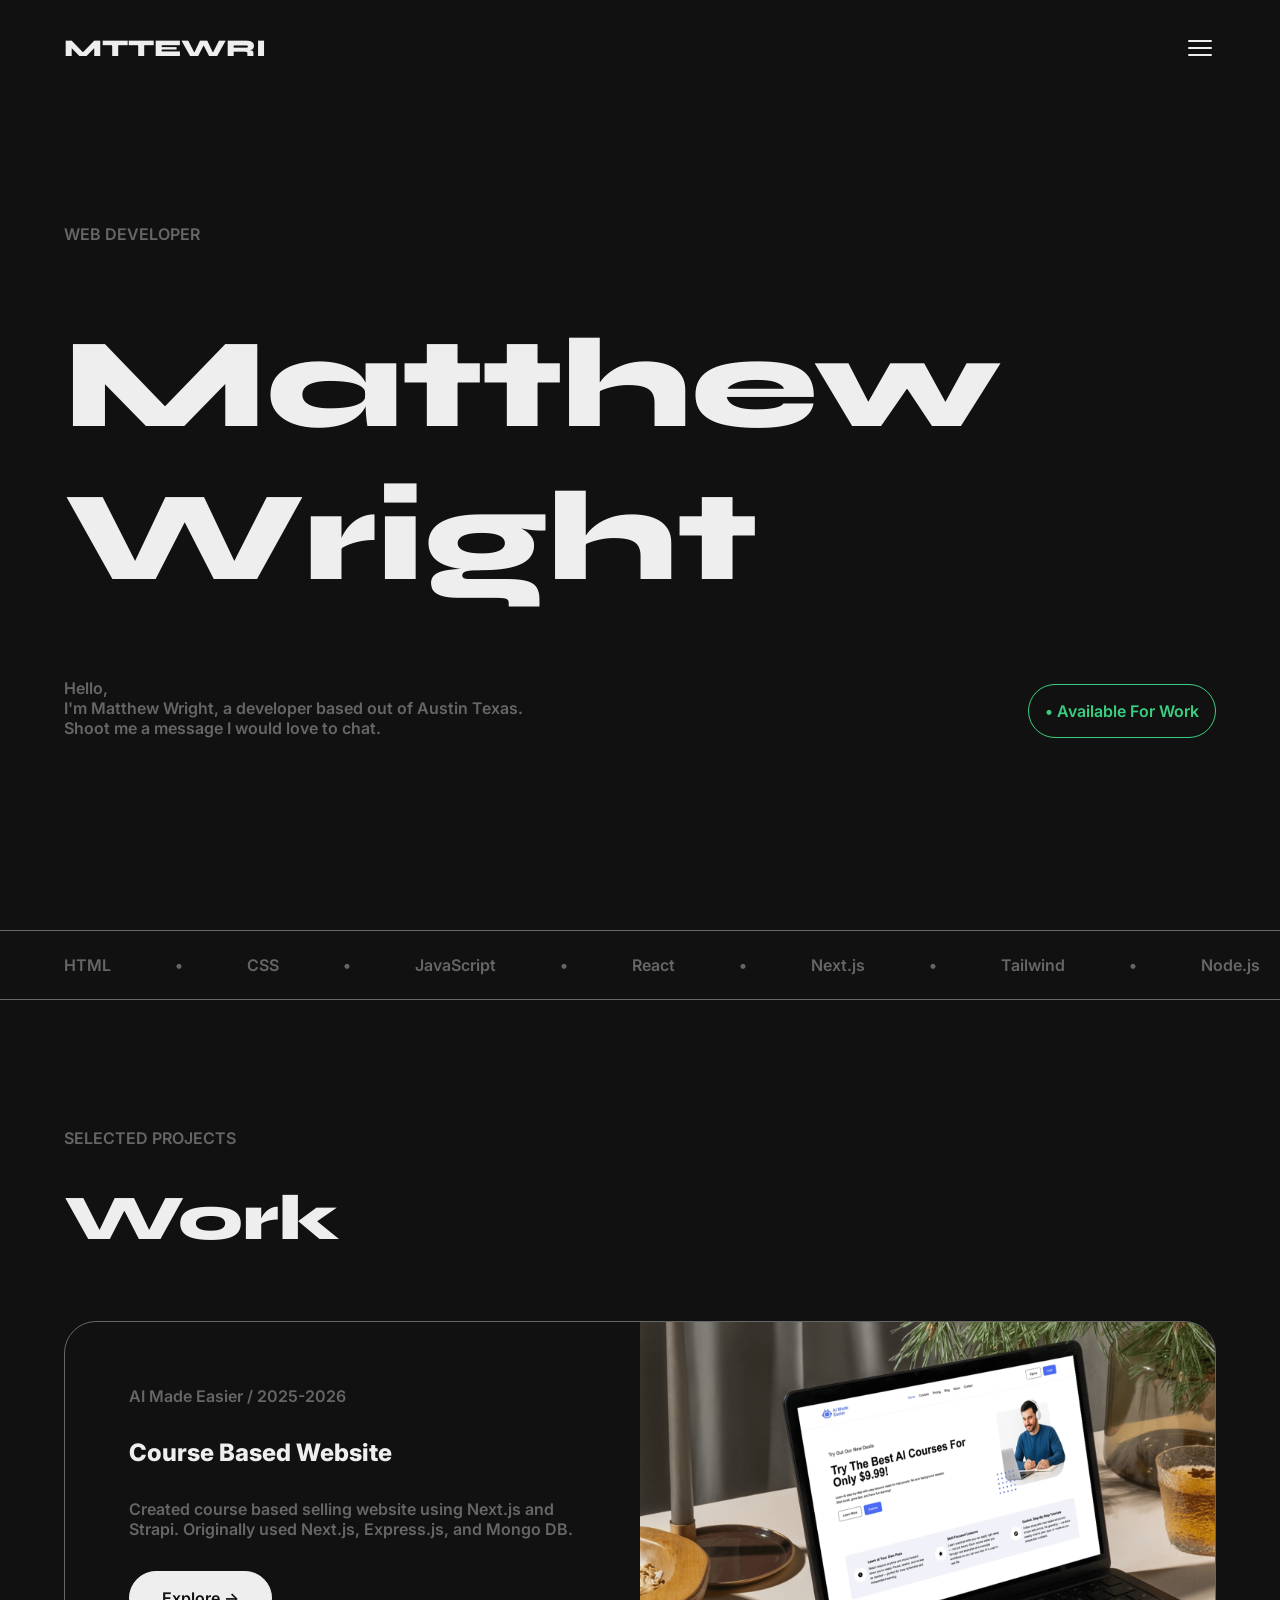
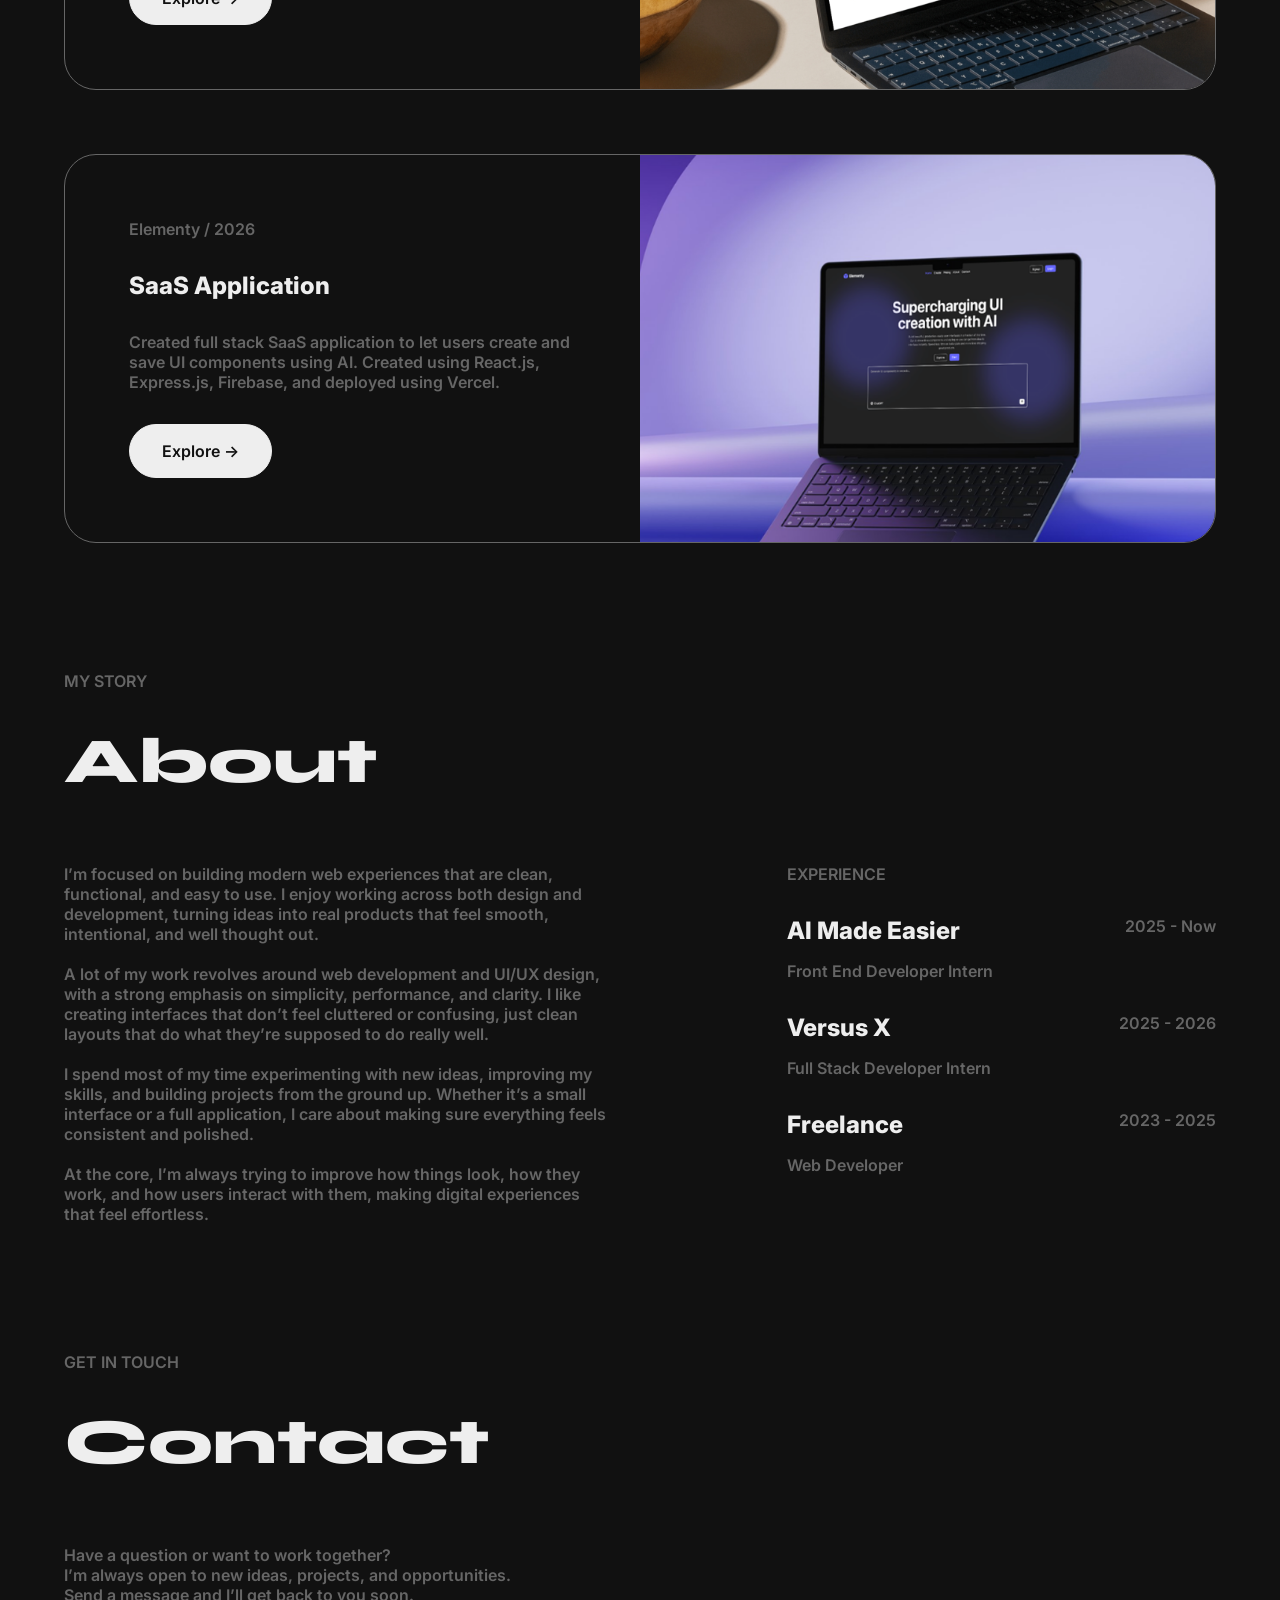
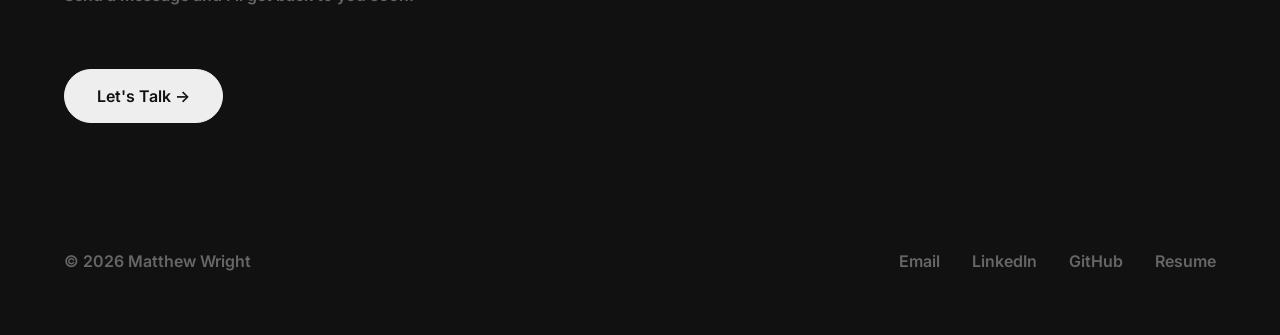
==== templates/index.html @ 368c916e "updates" ====
<!DOCTYPE html>
<html lang="en">
<head>
    <meta charset="UTF-8">
    <meta name="viewport" content="width=device-width, initial-scale=1.0">

    <link rel="icon" type="image/png" href="/static/images/logo.png">
    <title>Matthew Wright</title>

    <link rel="preconnect" href="https://fonts.googleapis.com">
    <link rel="preconnect" href="https://fonts.gstatic.com" crossorigin>
    <link href="https://fonts.googleapis.com/css2?family=Inter:ital,opsz,wght@0,14..32,100..900;1,14..32,100..900&family=Syne:wght@400..800&display=swap" rel="stylesheet">

    <link rel="stylesheet" href="/static/styles.css">
    <script src="/static/script.js" defer></script>
</head>
<body>
    <div>
    <header class="header header-hidden">
        <a href="/">
            <h3 class="logo">MTTEWRI</h3>
        </a>
        <div class="menu-container">
            <svg xmlns="http://www.w3.org/2000/svg" viewBox="0 0 24 24" fill="currentColor" class="menu">
                <path fill-rule="evenodd" d="M3 6.75A.75.75 0 0 1 3.75 6h16.5a.75.75 0 0 1 0 1.5H3.75A.75.75 0 0 1 3 6.75ZM3 12a.75.75 0 0 1 .75-.75h16.5a.75.75 0 0 1 0 1.5H3.75A.75.75 0 0 1 3 12Zm0 5.25a.75.75 0 0 1 .75-.75h16.5a.75.75 0 0 1 0 1.5H3.75a.75.75 0 0 1-.75-.75Z" clip-rule="evenodd" />
            </svg>

            <div class="menu-content">
                <a href="/">Home</a>
                <a href="#work">Work</a>
                <a href="#about">About</a>
                <a href="#contact">Contact</a>
            </div>
        </div>
    </header>
    <section class="hero">
        <div class="hero-text">
            <p class="hero-p hidden">WEB DEVELOPER</p>
            <h1 class="hero-h1 hidden">Matthew<br>Wright</h1>
            <p class="hero-p hidden">Hello,<br>I'm Matthew Wright, a developer based out of Austin Texas.<br>Shoot me a message I would love to chat.</p>
        </div>
        <p class="hero-work hidden">• Available For Work</p>
    </section>
    <section class="scroll">
        <div class="scroll-container hidden">
            <div class="scroll-content">
                <div class="scroll-content-group">
                    <p class="scroll-p">HTML</p>
                    <p class="scroll-p">•</p>
                    <p class="scroll-p">CSS</p>
                    <p class="scroll-p">•</p>
                    <p class="scroll-p">JavaScript</p>
                    <p class="scroll-p">•</p>
                    <p class="scroll-p">React</p>
                    <p class="scroll-p">•</p>
                    <p class="scroll-p">Next.js</p>
                    <p class="scroll-p">•</p>
                    <p class="scroll-p">Tailwind</p>
                    <p class="scroll-p">•</p>
                    <p class="scroll-p">Node.js</p>
                    <p class="scroll-p">•</p>
                    <p class="scroll-p">Python</p>
                    <p class="scroll-p">•</p>
                    <p class="scroll-p">Flask</p>
                    <p class="scroll-p">•</p>
                    <p class="scroll-p">SQL</p>
                    <p class="scroll-p">•</p>
                    <p class="scroll-p">Firebase</p>
                    <p class="scroll-p">•</p>
                    <p class="scroll-p">Supabase</p>
                    <p class="scroll-p">•</p>
                    <p class="scroll-p">Git</p>
                    <p class="scroll-p">•</p>
                    <p class="scroll-p">Figma</p>
                    <p class="scroll-p">•</p>
                    <p class="scroll-p">Canva</p>
                    <p class="scroll-p">•</p>
                    <p class="scroll-p">Linux</p>
                    <p class="scroll-p">•</p>
                    <p class="scroll-p">AWS</p>
                    <p class="scroll-p">•</p>
                </div>
                <div class="scroll-content-group">
                    <p class="scroll-p">HTML</p>
                    <p class="scroll-p">•</p>
                    <p class="scroll-p">CSS</p>
                    <p class="scroll-p">•</p>
                    <p class="scroll-p">JavaScript</p>
                    <p class="scroll-p">•</p>
                    <p class="scroll-p">React</p>
                    <p class="scroll-p">•</p>
                    <p class="scroll-p">Next.js</p>
                    <p class="scroll-p">•</p>
                    <p class="scroll-p">Tailwind</p>
                    <p class="scroll-p">•</p>
                    <p class="scroll-p">Node.js</p>
                    <p class="scroll-p">•</p>
                    <p class="scroll-p">Python</p>
                    <p class="scroll-p">•</p>
                    <p class="scroll-p">Flask</p>
                    <p class="scroll-p">•</p>
                    <p class="scroll-p">SQL</p>
                    <p class="scroll-p">•</p>
                    <p class="scroll-p">Firebase</p>
                    <p class="scroll-p">•</p>
                    <p class="scroll-p">Supabase</p>
                    <p class="scroll-p">•</p>
                    <p class="scroll-p">Git</p>
                    <p class="scroll-p">•</p>
                    <p class="scroll-p">Figma</p>
                    <p class="scroll-p">•</p>
                    <p class="scroll-p">Canva</p>
                    <p class="scroll-p">•</p>
                    <p class="scroll-p">Linux</p>
                    <p class="scroll-p">•</p>
                    <p class="scroll-p">AWS</p>
                    <p class="scroll-p">•</p>
                </div>
            </div>
        </div>
    </section>
    <section class="work" id="work">
        <div class="work-upper hidden">
            <p>SELECTED PROJECTS</p>
            <h2 class="work-h2">Work</h2>
        </div>
        <div class="work-card hidden">
            <div class="work-card-text">
                <p>AI Made Easier / 2025-2026</p>
                <h3>Course Based Website</h3>
                <p>Created course based selling website using Next.js and Strapi. Originally used Next.js, Express.js, and Mongo DB.</p>
                <a href="https://aimadeeasier.com" target="_blank" class="button-white">Explore -></a>
            </div>
            <img src="/static/images/aimadeeasier.png" class="work-card-img"/>
        </div>
        <div class="work-card hidden">
            <div class="work-card-text">
                <p>Elementy / 2026</p>
                <h3>SaaS Application</h3>
                <p>Created full stack SaaS application to let users create and save UI components using AI. Created using React.js, Express.js, Firebase, and deployed using Vercel.</p>
                <a href="https://elementy.io" target="_blank" class="button-white">Explore -></a>
            </div>
            <img src="/static/images/elementy.png" class="work-card-img"/>
        </div>
    </section>
    <section class="about" id="about">
        <div class="about-upper hidden">
            <p>MY STORY</p>
            <h2 class="work-h2">About</h2>
        </div>
        <div class="about-wrapper hidden">
            <p>I’m focused on building modern web experiences that are clean, functional, and easy to use. I enjoy working across both design and development, turning ideas into real products that feel smooth, intentional, and well thought out.<br><br>A lot of my work revolves around web development and UI/UX design, with a strong emphasis on simplicity, performance, and clarity. I like creating interfaces that don’t feel cluttered or confusing, just clean layouts that do what they’re supposed to do really well.<br><br>I spend most of my time experimenting with new ideas, improving my skills, and building projects from the ground up. Whether it’s a small interface or a full application, I care about making sure everything feels consistent and polished.<br><br>At the core, I’m always trying to improve how things look, how they work, and how users interact with them, making digital experiences that feel effortless.</p>
            <div class="about-experience">
                <p>EXPERIENCE</p>
                <div class="about-experience-item">
                    <div class="about-experience-text">
                        <h3>AI Made Easier</h3>
                        <p>Front End Developer Intern</p>
                    </div>
                    <p>2025 - Now</p>
                </div>
                <div class="about-experience-item">
                    <div class="about-experience-text">
                        <h3>Versus X</h3>
                        <p>Full Stack Developer Intern</p>
                    </div>
                    <p>2025 - 2026</p>
                </div>
                <div class="about-experience-item">
                    <div class="about-experience-text">
                        <h3>Freelance</h3>
                        <p>Web Developer</p>
                    </div>
                    <p>2023 - 2025</p>
                </div>
            </div>
        </div>
    </section>
    <section class="contact" id="contact">
        <div class="contact-upper hidden">
            <p>GET IN TOUCH</p>
            <h2>Contact</h2>
        </div>
        <p class="contact-text hidden">Have a question or want to work together?<br> I’m always open to new ideas, projects, and opportunities.<br>Send a message and I’ll get back to you soon.</p>
        <a href="mailto:matthewjwright07@gmail.com" target="_blank" class="button-white hidden">Let's Talk -></a>
    </section>
    <footer class="footer">
        <p class="hidden">&copy; 2026 Matthew Wright</p>
        <div class="footer-links hidden">
            <a class="footer-link" href="mailto:matthewjwright07@gmail.com" target="_blank">Email</a>
            <a class="footer-link" href="https://www.linkedin.com/in/matthew-wright-3a9818396/" target="_blank">LinkedIn</a>
            <a class="footer-link" href="https://github.com/matthew-wright07" target="_blank">GitHub</a>
            <a class="footer-link" href="/static/matthew_wright_resume.pdf" target="_blank">Resume</a>
        </div>
    </footer>
</body>
</html>
---- static/styles.css ----
:root{
    --color-neutral-800: #111111;
    --color-neutral-600: #666666;
    --color-neutral-400: #BBBBBB;
    --color-neutral-200: #EEEEEE;
    --color-green-800: #3ACF80;
    --color-green-600: #9AE0BB;
    --color-green-400: #DCFEEC;
}

*{
    margin: 0px;
    padding: 0px;
}
body{
    background-color: var(--color-neutral-800);
    color: var(--color-neutral-200);
    font-family: "Inter";
    padding: 0px;
    margin: 0px;
    font-weight: 600;
    font-size: 16px;
}
a{
    all: unset;
    cursor: pointer;
}
h1{
    font-size: 128px;
    font-family: "Syne";
    font-weight: 800;
}
h2{
    font-size: 64px;
    font-family: "Syne";
    font-weight: 800;
}
h3{
    font-size: 24px;
    font-family: "Inter";
    font-weight: 800;
}
p{
    color: var(--color-neutral-600);
}
.button-white{
    padding: 16px 32px;
    background-color: var(--color-neutral-200);
    color: var(--color-neutral-800);
    border-radius: 32px;
    width: fit-content;
    transition: all .5s;
    border: var(--color-neutral-200) 1px solid;
}
.button-white:hover{
    background-color: transparent;
    border: var(--color-neutral-200) 1px solid;
    color: var(--color-neutral-200);
}


.header{
    display: flex;
    align-items: center;
    justify-content: space-between;
    padding: 32px 64px;
}
.logo{
    font-size: 24px;
    font-family: "Syne";
    font-weight: 800;
}
.menu-container{
    display: flex;
    flex-direction: column;
    gap: 32px;
    align-items: end;
    position: relative;
}
.menu{
    height: 32px;
}
.menu:hover{
    cursor: pointer;
}
.menu-content{
    position: absolute;
    flex-direction: column;
    top: 56px;
    display: none;
    align-items: end;
    gap: 16px;
}



.hero{
    display: flex;
    justify-content: space-between;
    padding: 128px 64px;
    align-items: end;
}
.hero-p{
    width: fit-content;
}
.hero-text{
    display: flex;
    flex-direction: column;
    gap: 64px;
    width: fit-content;
}
.hero-work{
    border: var(--color-green-800) 1px solid;
    border-radius: 32px;
    padding: 16px;
    width: fit-content;
    height: fit-content;
    white-space: nowrap;
    color: var(--color-green-800);
}
.hero-h1{
    width: fit-content;
}


.scroll{
    padding: 64px 0px;
    overflow: hidden;
}
.scroll-container{
    width: 100%;
    padding: 24px 64px;
    border-top: var(--color-neutral-600) 1px solid;
    border-bottom: var(--color-neutral-600) 1px solid;
}
.scroll-content{
    display: flex;
}
.scroll-content-group{
    display: flex;
    gap: 64px;
    padding-right: 64px;
    animation: slide 32s linear infinite;
}
@keyframes slide{
    0%{
        transform: translateX(0%);
    }
    100%{
        transform: translateX(-100%);
    }
}


.work{
    display: flex;
    flex-direction: column;
    gap: 64px;
    padding: 64px;
}
.work-upper{
    display: flex;
    flex-direction: column;
    gap: 32px;
}
.work-card{
    border: var(--color-neutral-600) 1px solid;
    border-radius: 32px;
    display: grid;
    grid-template-columns: 1fr 1fr;
    overflow: hidden;
}
.work-card-text{
    order: 1;
    padding: 64px;
    display: flex;
    flex-direction: column;
    gap: 32px;
}
.work-card-img{
    order: 2;
    width: 100%;
    height: 100%;
    object-fit: cover;
}


.about{
    padding: 64px;
    display: flex;
    flex-direction: column;
    gap: 64px;
}
.about-upper{
    display: flex;
    flex-direction: column;
    gap: 32px;
}
.about-wrapper{
    display: grid;
    grid-template-columns: 1fr 1fr;
    gap: 64px;
}
.about-experience{
    display: flex;
    flex-direction: column;
    gap: 32px;
    justify-self: end;
}
.about-experience-item{
    display: flex;
    justify-content: space-between;
    gap: 128px;
}
.about-experience-text{
    display: flex;
    flex-direction: column;
    gap: 16px;
}


.contact{
    display: flex;
    flex-direction: column;
    gap: 64px;
    padding: 64px;
}
.contact-upper{
    display: flex;
    flex-direction: column;
    gap: 32px;
}


.footer{
    padding: 64px;
    display: flex;
    justify-content: space-between;
}
.footer-links{
    display: flex;
    gap: 32px;
}
.footer-link{
    color: var(--color-neutral-600);
}

.hidden{
    opacity: 0;
    transform: translateY(32px);
    transition: all 1s ease-in-out;
}
.show{
    opacity: 1;
    transform: translateY(0px);
}
.header-hidden{
    opacity: 0;
    transform: translateY(-32px);
    transition: all 1s ease-in-out;
}
.header-show{
    opacity: 1;
    transform: translateY(0px);
}






@media screen and (max-width: 1200px){
    h1{
        font-size: 48px;
    }
    h2{
    font-size: 32px;
    font-family: "Syne";
    font-weight: 800;
    }
    h3{
        font-size: 24px;
        font-family: "Inter";
        font-weight: 800;
    }
    .logo{
        font-size: 16px;
    }


    .header{
        padding: 32px;
    }

    
    .hero{
        flex-direction: column;
        align-items: start;
        gap: 64px;
        padding: 64px 32px;
    }
    .hero-p{
        width: 300px;
    }

    .scroll{
        padding: 64px 0px;
    }

    .work{
        padding: 32px;
    }
    .work-card{
        grid-template-columns: 1fr;
    }
    .work-card-text{
        order: 2;
        padding: 64px 32px;
    }
    .work-card-img{
        order: 1;
    }

    .about{
        padding: 64px 32px;
    }
    .about-wrapper{
        grid-template-columns: 1fr;
    }
    .about-experience{
        justify-self: start;
    }


    .contact{
        padding: 64px 32px;
    }
    .contact-text{
        width: 300px;
    }

    
    .footer{
        padding: 64px 32px;
        flex-direction: column-reverse;
        gap: 32px;
    }
    .footer-links{
        justify-content: space-between;
    }

}
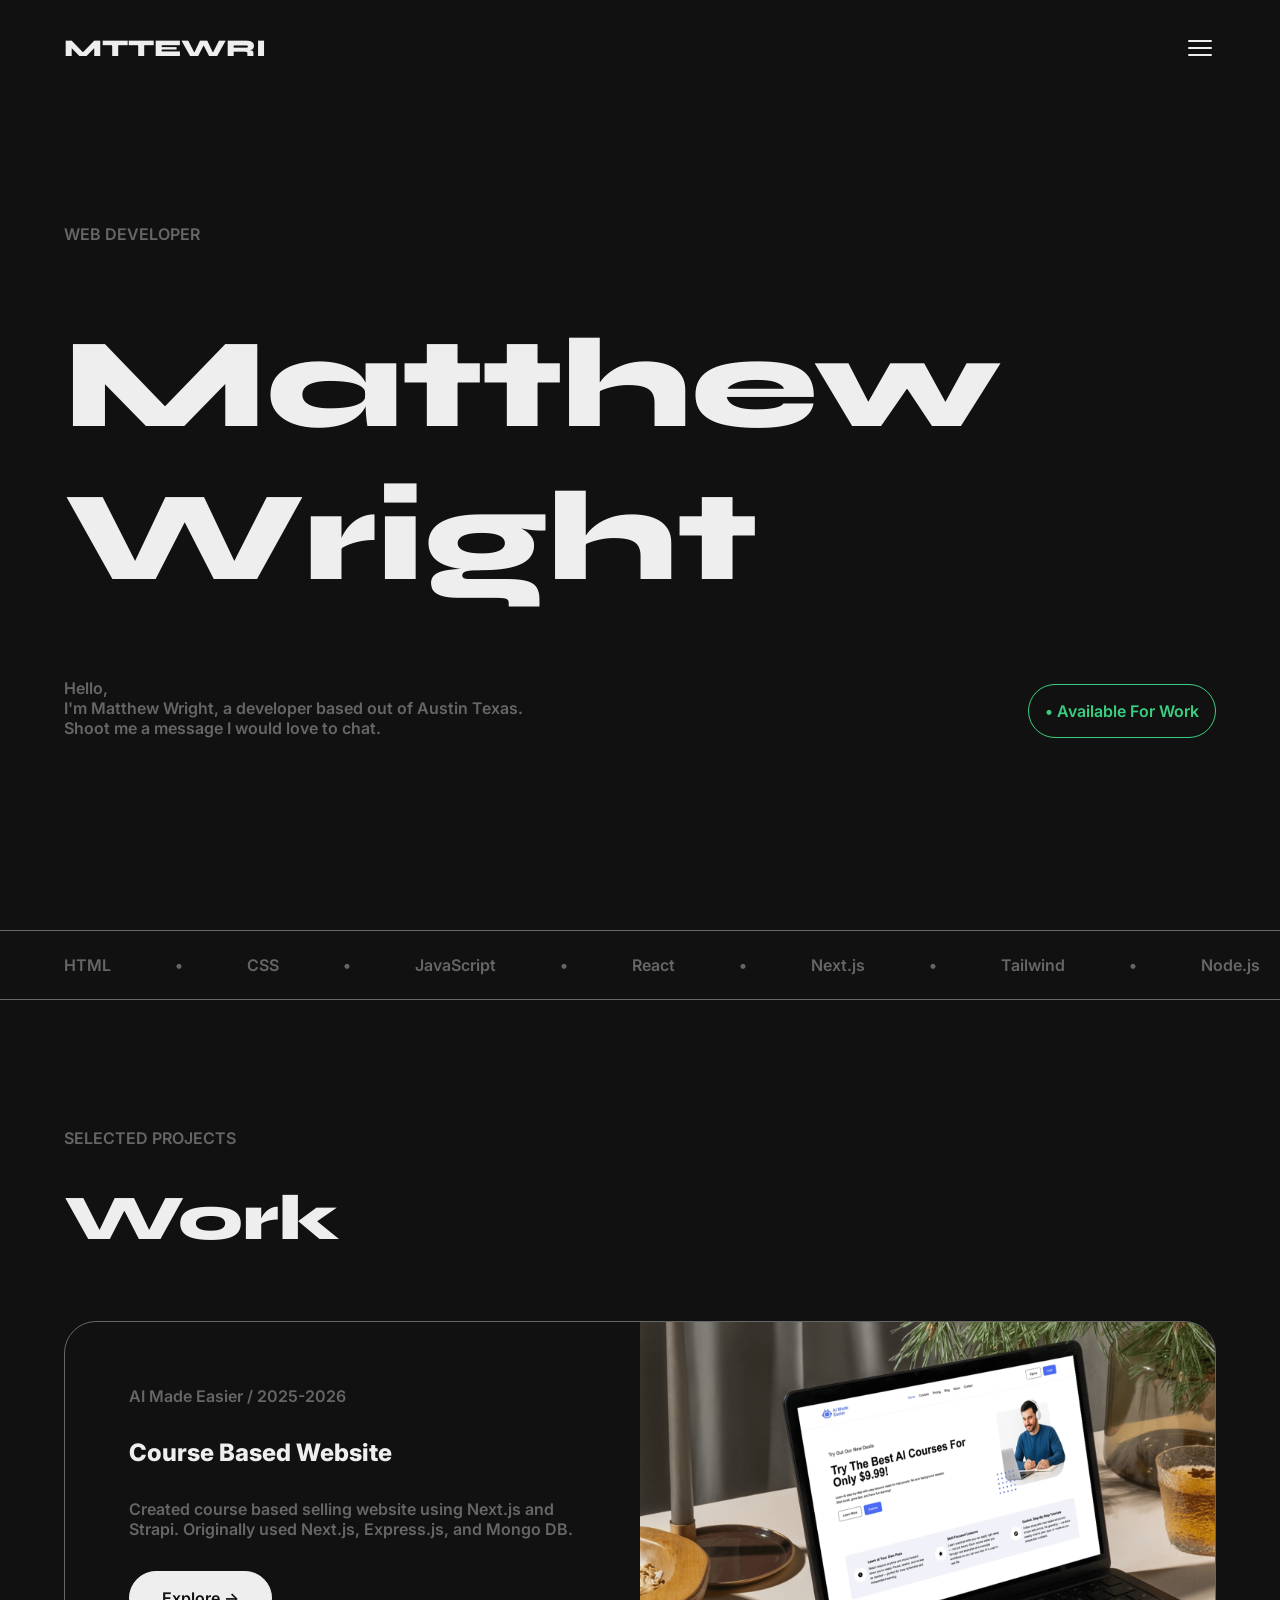
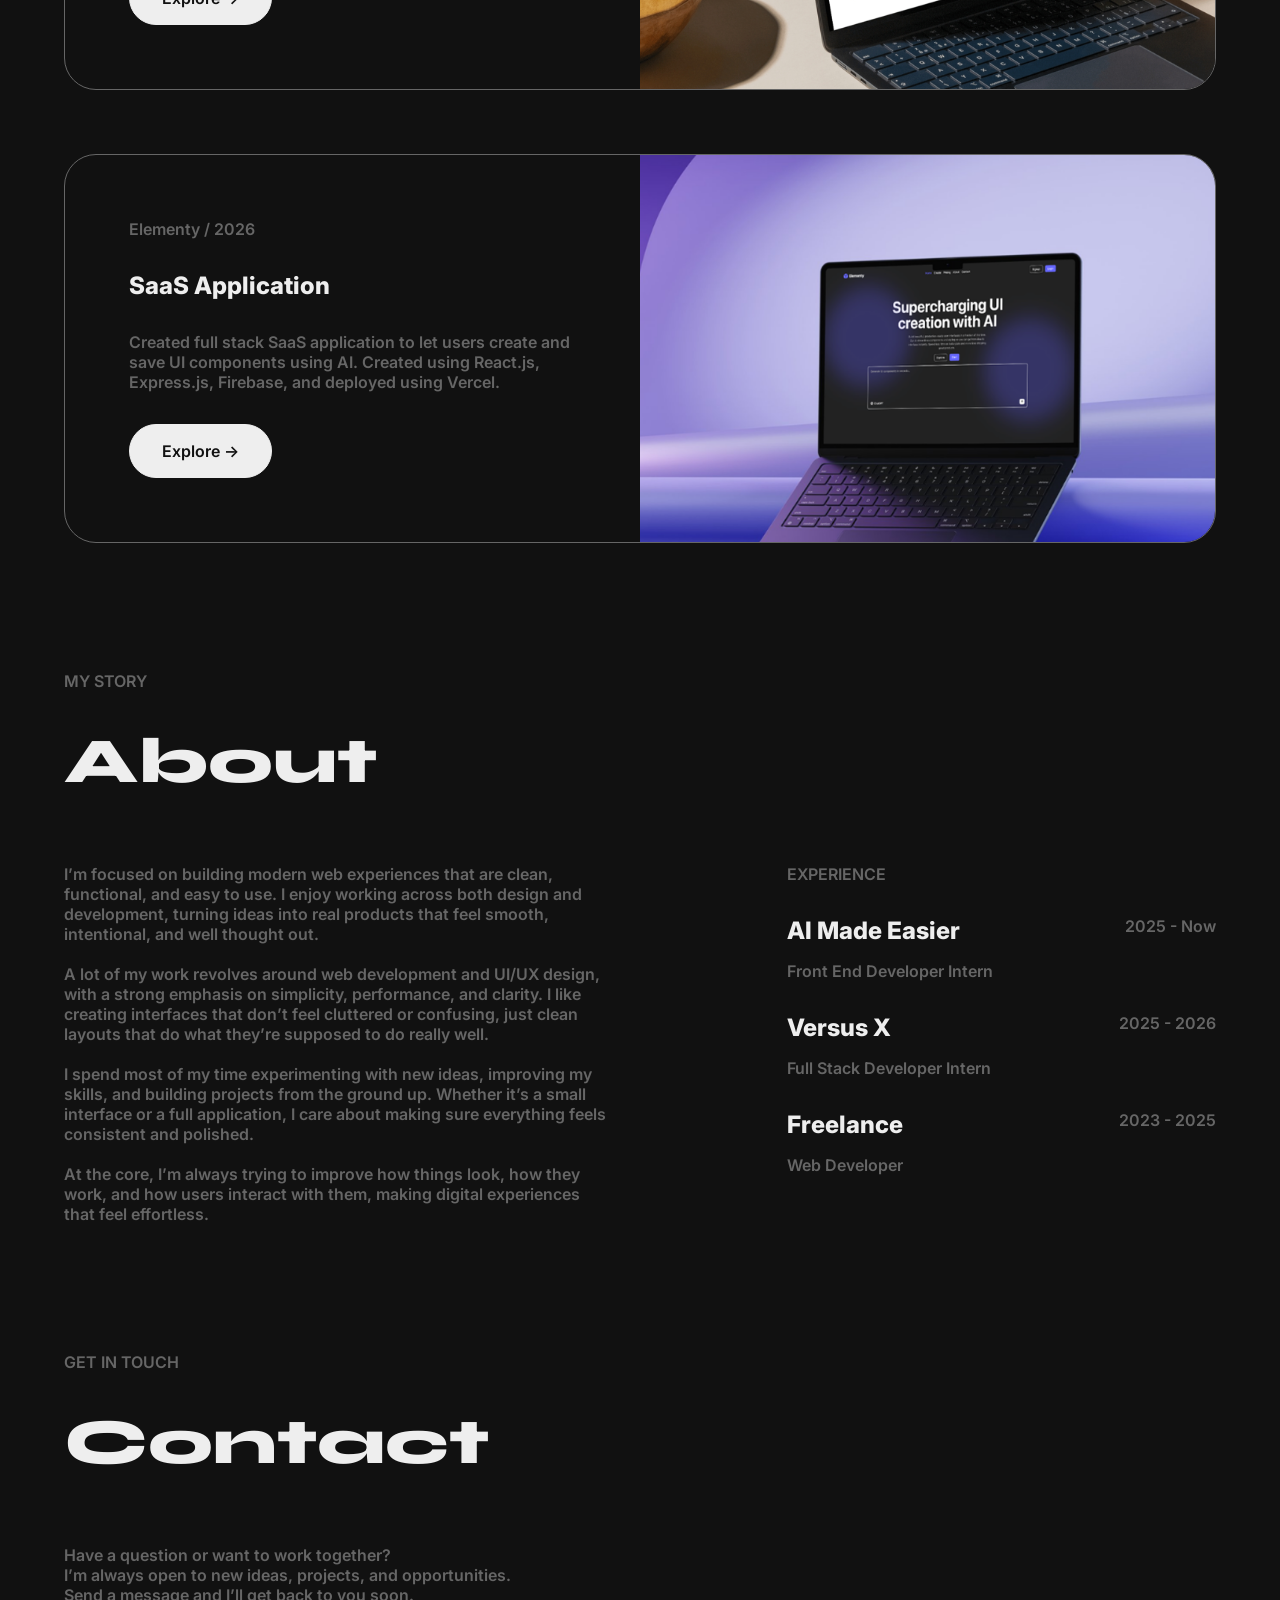
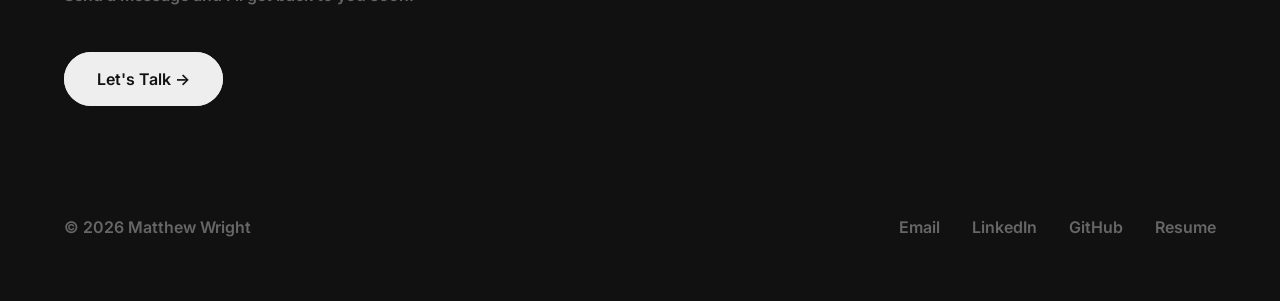
==== commit e67aa35b: "button updates" ====
--- a/templates/index.html
+++ b/templates/index.html
@@ -182,7 +182,9 @@
             <h2>Contact</h2>
         </div>
         <p class="contact-text hidden">Have a question or want to work together?<br> I’m always open to new ideas, projects, and opportunities.<br>Send a message and I’ll get back to you soon.</p>
-        <a href="mailto:matthewjwright07@gmail.com" target="_blank" class="button-white hidden">Let's Talk -></a>
+        <div class="hidden">
+            <a href="mailto:matthewjwright07@gmail.com" target="_blank" class="button-white">Let's Talk -></a>
+        </div>
     </section>
     <footer class="footer">
         <p class="hidden">&copy; 2026 Matthew Wright</p>
--- a/static/styles.css
+++ b/static/styles.css
@@ -49,7 +49,7 @@
     color: var(--color-neutral-800);
     border-radius: 32px;
     width: fit-content;
-    transition: all .5s;
+    transition: all .5s !important;
     border: var(--color-neutral-200) 1px solid;
 }
 .button-white:hover{
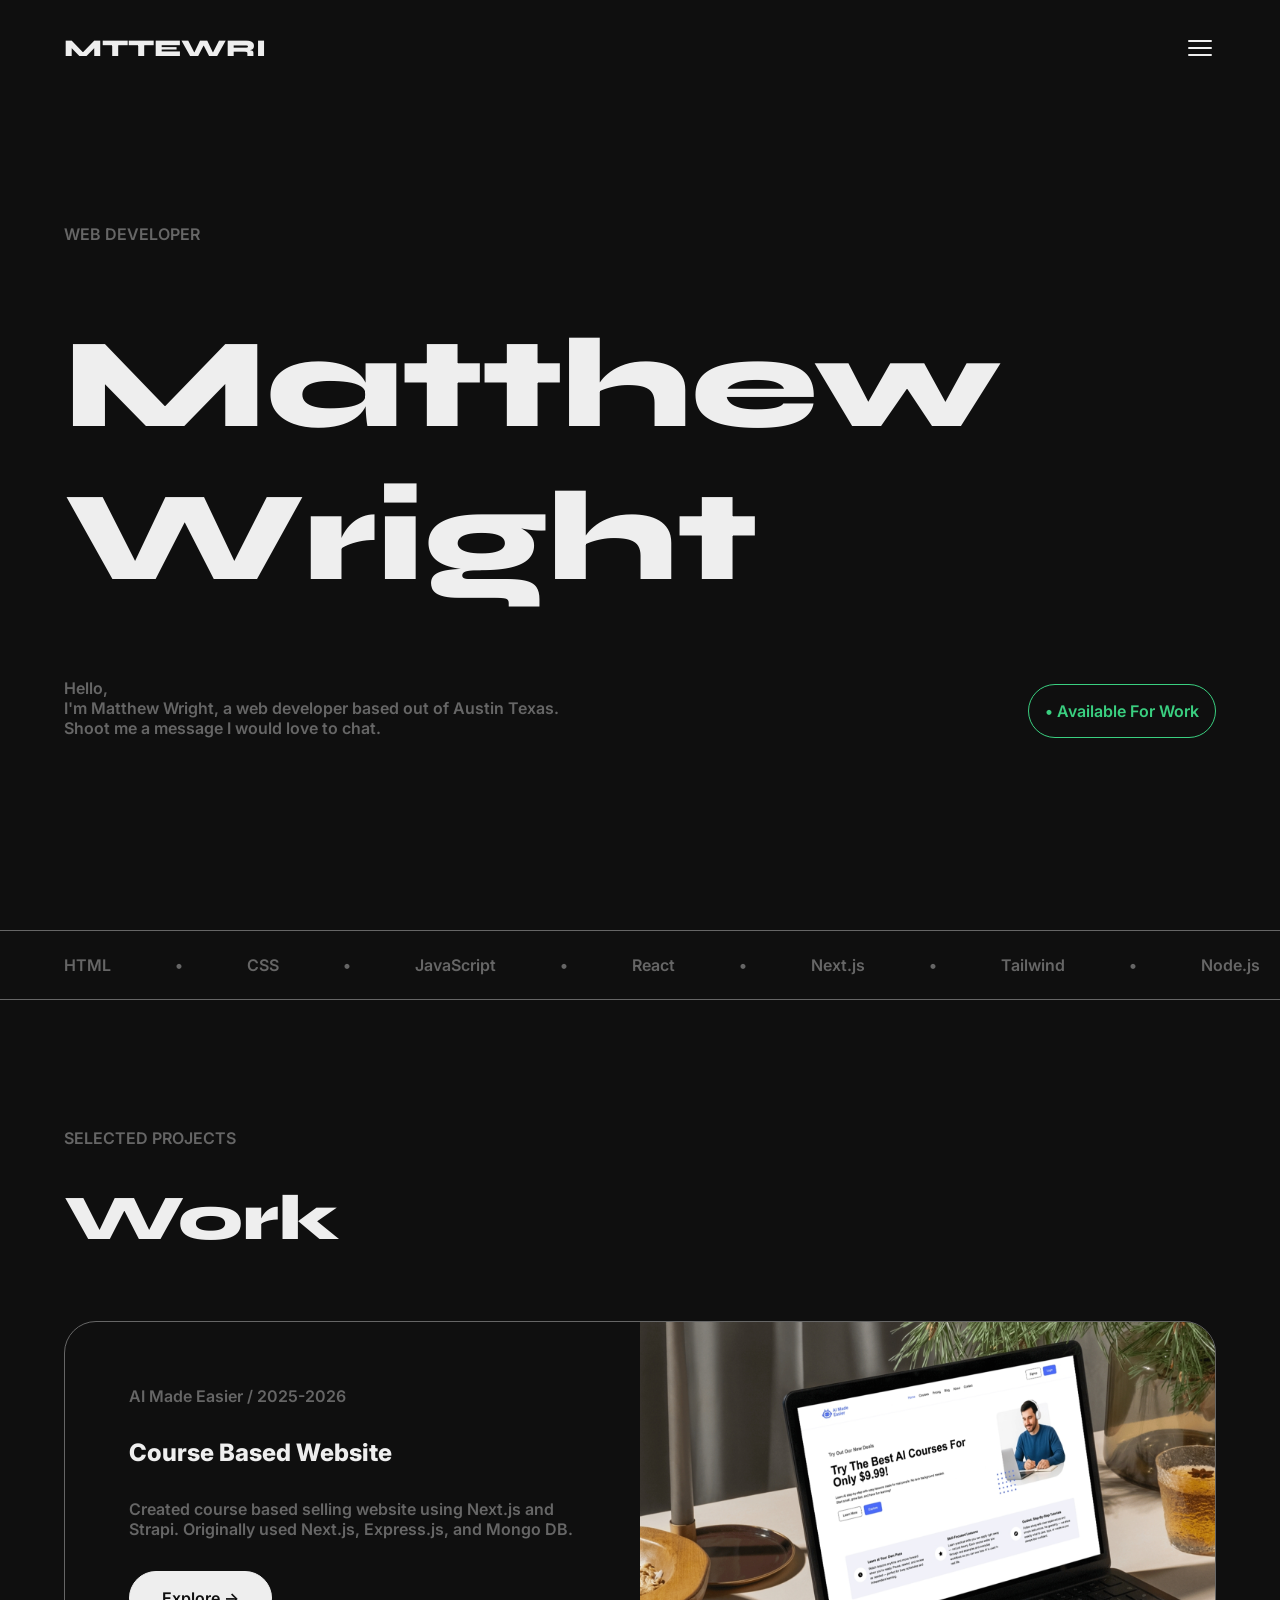
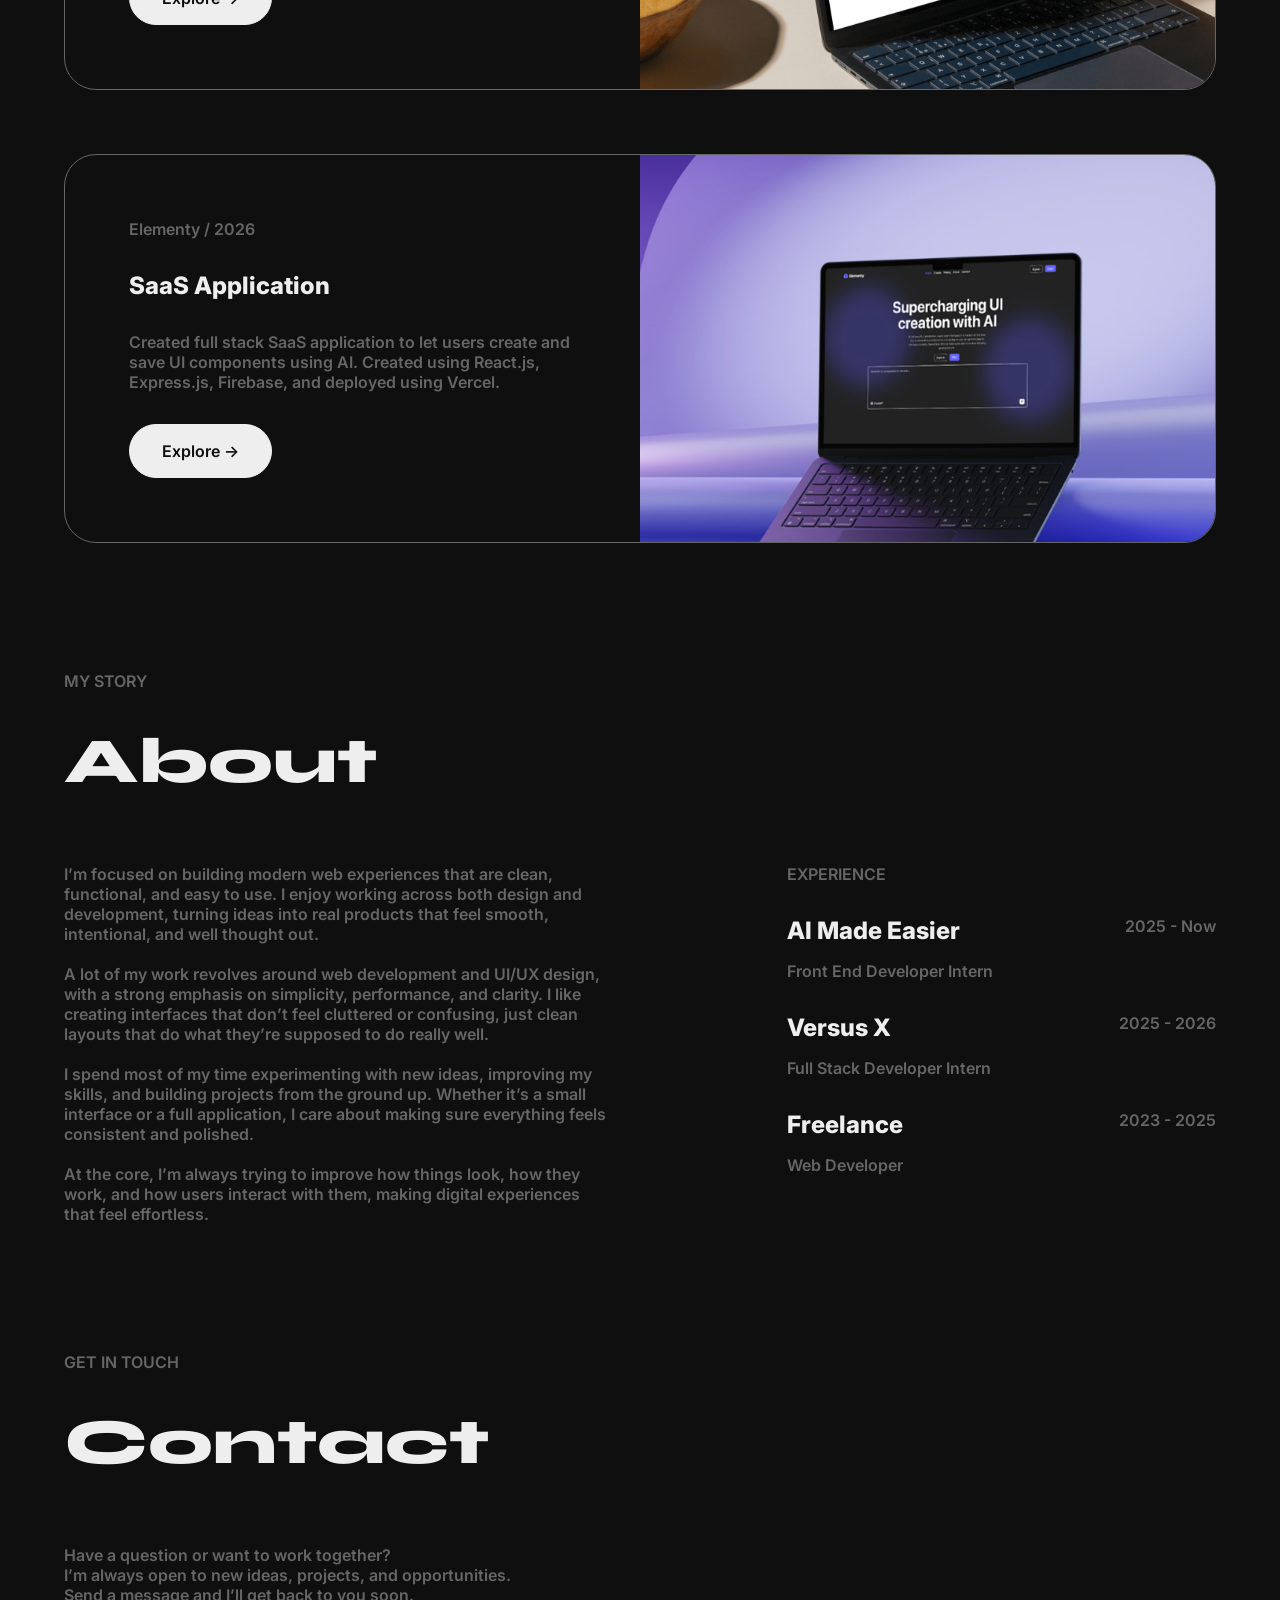
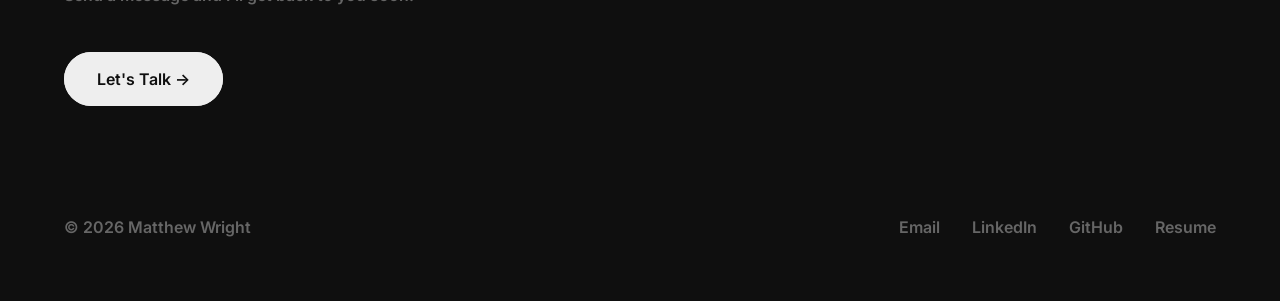
==== commit b79bfdea: "updates" ====
--- a/templates/index.html
+++ b/templates/index.html
@@ -15,185 +15,186 @@
     <script src="/static/script.js" defer></script>
 </head>
 <body>
-    <div>
-    <header class="header header-hidden">
-        <a href="/">
-            <h3 class="logo">MTTEWRI</h3>
-        </a>
-        <div class="menu-container">
-            <svg xmlns="http://www.w3.org/2000/svg" viewBox="0 0 24 24" fill="currentColor" class="menu">
-                <path fill-rule="evenodd" d="M3 6.75A.75.75 0 0 1 3.75 6h16.5a.75.75 0 0 1 0 1.5H3.75A.75.75 0 0 1 3 6.75ZM3 12a.75.75 0 0 1 .75-.75h16.5a.75.75 0 0 1 0 1.5H3.75A.75.75 0 0 1 3 12Zm0 5.25a.75.75 0 0 1 .75-.75h16.5a.75.75 0 0 1 0 1.5H3.75a.75.75 0 0 1-.75-.75Z" clip-rule="evenodd" />
-            </svg>
-
-            <div class="menu-content">
-                <a href="/">Home</a>
-                <a href="#work">Work</a>
-                <a href="#about">About</a>
-                <a href="#contact">Contact</a>
-            </div>
-        </div>
-    </header>
-    <section class="hero">
-        <div class="hero-text">
-            <p class="hero-p hidden">WEB DEVELOPER</p>
-            <h1 class="hero-h1 hidden">Matthew<br>Wright</h1>
-            <p class="hero-p hidden">Hello,<br>I'm Matthew Wright, a developer based out of Austin Texas.<br>Shoot me a message I would love to chat.</p>
-        </div>
-        <p class="hero-work hidden">• Available For Work</p>
-    </section>
-    <section class="scroll">
-        <div class="scroll-container hidden">
-            <div class="scroll-content">
-                <div class="scroll-content-group">
-                    <p class="scroll-p">HTML</p>
-                    <p class="scroll-p">•</p>
-                    <p class="scroll-p">CSS</p>
-                    <p class="scroll-p">•</p>
-                    <p class="scroll-p">JavaScript</p>
-                    <p class="scroll-p">•</p>
-                    <p class="scroll-p">React</p>
-                    <p class="scroll-p">•</p>
-                    <p class="scroll-p">Next.js</p>
-                    <p class="scroll-p">•</p>
-                    <p class="scroll-p">Tailwind</p>
-                    <p class="scroll-p">•</p>
-                    <p class="scroll-p">Node.js</p>
-                    <p class="scroll-p">•</p>
-                    <p class="scroll-p">Python</p>
-                    <p class="scroll-p">•</p>
-                    <p class="scroll-p">Flask</p>
-                    <p class="scroll-p">•</p>
-                    <p class="scroll-p">SQL</p>
-                    <p class="scroll-p">•</p>
-                    <p class="scroll-p">Firebase</p>
-                    <p class="scroll-p">•</p>
-                    <p class="scroll-p">Supabase</p>
-                    <p class="scroll-p">•</p>
-                    <p class="scroll-p">Git</p>
-                    <p class="scroll-p">•</p>
-                    <p class="scroll-p">Figma</p>
-                    <p class="scroll-p">•</p>
-                    <p class="scroll-p">Canva</p>
-                    <p class="scroll-p">•</p>
-                    <p class="scroll-p">Linux</p>
-                    <p class="scroll-p">•</p>
-                    <p class="scroll-p">AWS</p>
-                    <p class="scroll-p">•</p>
-                </div>
-                <div class="scroll-content-group">
-                    <p class="scroll-p">HTML</p>
-                    <p class="scroll-p">•</p>
-                    <p class="scroll-p">CSS</p>
-                    <p class="scroll-p">•</p>
-                    <p class="scroll-p">JavaScript</p>
-                    <p class="scroll-p">•</p>
-                    <p class="scroll-p">React</p>
-                    <p class="scroll-p">•</p>
-                    <p class="scroll-p">Next.js</p>
-                    <p class="scroll-p">•</p>
-                    <p class="scroll-p">Tailwind</p>
-                    <p class="scroll-p">•</p>
-                    <p class="scroll-p">Node.js</p>
-                    <p class="scroll-p">•</p>
-                    <p class="scroll-p">Python</p>
-                    <p class="scroll-p">•</p>
-                    <p class="scroll-p">Flask</p>
-                    <p class="scroll-p">•</p>
-                    <p class="scroll-p">SQL</p>
-                    <p class="scroll-p">•</p>
-                    <p class="scroll-p">Firebase</p>
-                    <p class="scroll-p">•</p>
-                    <p class="scroll-p">Supabase</p>
-                    <p class="scroll-p">•</p>
-                    <p class="scroll-p">Git</p>
-                    <p class="scroll-p">•</p>
-                    <p class="scroll-p">Figma</p>
-                    <p class="scroll-p">•</p>
-                    <p class="scroll-p">Canva</p>
-                    <p class="scroll-p">•</p>
-                    <p class="scroll-p">Linux</p>
-                    <p class="scroll-p">•</p>
-                    <p class="scroll-p">AWS</p>
-                    <p class="scroll-p">•</p>
-                </div>
-            </div>
-        </div>
-    </section>
-    <section class="work" id="work">
-        <div class="work-upper hidden">
-            <p>SELECTED PROJECTS</p>
-            <h2 class="work-h2">Work</h2>
-        </div>
-        <div class="work-card hidden">
-            <div class="work-card-text">
-                <p>AI Made Easier / 2025-2026</p>
-                <h3>Course Based Website</h3>
-                <p>Created course based selling website using Next.js and Strapi. Originally used Next.js, Express.js, and Mongo DB.</p>
-                <a href="https://aimadeeasier.com" target="_blank" class="button-white">Explore -></a>
-            </div>
-            <img src="/static/images/aimadeeasier.png" class="work-card-img"/>
-        </div>
-        <div class="work-card hidden">
-            <div class="work-card-text">
-                <p>Elementy / 2026</p>
-                <h3>SaaS Application</h3>
-                <p>Created full stack SaaS application to let users create and save UI components using AI. Created using React.js, Express.js, Firebase, and deployed using Vercel.</p>
-                <a href="https://elementy.io" target="_blank" class="button-white">Explore -></a>
-            </div>
-            <img src="/static/images/elementy.png" class="work-card-img"/>
-        </div>
-    </section>
-    <section class="about" id="about">
-        <div class="about-upper hidden">
-            <p>MY STORY</p>
-            <h2 class="work-h2">About</h2>
-        </div>
-        <div class="about-wrapper hidden">
-            <p>I’m focused on building modern web experiences that are clean, functional, and easy to use. I enjoy working across both design and development, turning ideas into real products that feel smooth, intentional, and well thought out.<br><br>A lot of my work revolves around web development and UI/UX design, with a strong emphasis on simplicity, performance, and clarity. I like creating interfaces that don’t feel cluttered or confusing, just clean layouts that do what they’re supposed to do really well.<br><br>I spend most of my time experimenting with new ideas, improving my skills, and building projects from the ground up. Whether it’s a small interface or a full application, I care about making sure everything feels consistent and polished.<br><br>At the core, I’m always trying to improve how things look, how they work, and how users interact with them, making digital experiences that feel effortless.</p>
-            <div class="about-experience">
-                <p>EXPERIENCE</p>
-                <div class="about-experience-item">
-                    <div class="about-experience-text">
-                        <h3>AI Made Easier</h3>
-                        <p>Front End Developer Intern</p>
-                    </div>
-                    <p>2025 - Now</p>
-                </div>
-                <div class="about-experience-item">
-                    <div class="about-experience-text">
-                        <h3>Versus X</h3>
-                        <p>Full Stack Developer Intern</p>
-                    </div>
-                    <p>2025 - 2026</p>
-                </div>
-                <div class="about-experience-item">
-                    <div class="about-experience-text">
-                        <h3>Freelance</h3>
-                        <p>Web Developer</p>
-                    </div>
-                    <p>2023 - 2025</p>
-                </div>
-            </div>
-        </div>
-    </section>
-    <section class="contact" id="contact">
-        <div class="contact-upper hidden">
-            <p>GET IN TOUCH</p>
-            <h2>Contact</h2>
-        </div>
-        <p class="contact-text hidden">Have a question or want to work together?<br> I’m always open to new ideas, projects, and opportunities.<br>Send a message and I’ll get back to you soon.</p>
-        <div class="hidden">
-            <a href="mailto:matthewjwright07@gmail.com" target="_blank" class="button-white">Let's Talk -></a>
-        </div>
-    </section>
-    <footer class="footer">
-        <p class="hidden">&copy; 2026 Matthew Wright</p>
-        <div class="footer-links hidden">
-            <a class="footer-link" href="mailto:matthewjwright07@gmail.com" target="_blank">Email</a>
-            <a class="footer-link" href="https://www.linkedin.com/in/matthew-wright-3a9818396/" target="_blank">LinkedIn</a>
-            <a class="footer-link" href="https://github.com/matthew-wright07" target="_blank">GitHub</a>
-            <a class="footer-link" href="/static/matthew_wright_resume.pdf" target="_blank">Resume</a>
-        </div>
-    </footer>
+    <div class="wrapper">
+        <header class="header header-hidden">
+            <a href="/">
+                <h3 class="logo">MTTEWRI</h3>
+            </a>
+            <div class="menu-container">
+                <svg xmlns="http://www.w3.org/2000/svg" viewBox="0 0 24 24" fill="currentColor" class="menu">
+                    <path fill-rule="evenodd" d="M3 6.75A.75.75 0 0 1 3.75 6h16.5a.75.75 0 0 1 0 1.5H3.75A.75.75 0 0 1 3 6.75ZM3 12a.75.75 0 0 1 .75-.75h16.5a.75.75 0 0 1 0 1.5H3.75A.75.75 0 0 1 3 12Zm0 5.25a.75.75 0 0 1 .75-.75h16.5a.75.75 0 0 1 0 1.5H3.75a.75.75 0 0 1-.75-.75Z" clip-rule="evenodd" />
+                </svg>
+
+                <div class="menu-content">
+                    <a href="/">Home</a>
+                    <a href="#work">Work</a>
+                    <a href="#about">About</a>
+                    <a href="#contact">Contact</a>
+                </div>
+            </div>
+        </header>
+        <section class="hero">
+            <div class="hero-text">
+                <p class="hero-p hidden">WEB DEVELOPER</p>
+                <h1 class="hero-h1 hidden">Matthew<br>Wright</h1>
+                <p class="hero-p hidden">Hello,<br>I'm Matthew Wright, a web developer based out of Austin Texas.<br>Shoot me a message I would love to chat.</p>
+            </div>
+            <p class="hero-work hidden">• Available For Work</p>
+        </section>
+        <section class="scroll">
+            <div class="scroll-container hidden">
+                <div class="scroll-content">
+                    <div class="scroll-content-group">
+                        <p class="scroll-p">HTML</p>
+                        <p class="scroll-p">•</p>
+                        <p class="scroll-p">CSS</p>
+                        <p class="scroll-p">•</p>
+                        <p class="scroll-p">JavaScript</p>
+                        <p class="scroll-p">•</p>
+                        <p class="scroll-p">React</p>
+                        <p class="scroll-p">•</p>
+                        <p class="scroll-p">Next.js</p>
+                        <p class="scroll-p">•</p>
+                        <p class="scroll-p">Tailwind</p>
+                        <p class="scroll-p">•</p>
+                        <p class="scroll-p">Node.js</p>
+                        <p class="scroll-p">•</p>
+                        <p class="scroll-p">Python</p>
+                        <p class="scroll-p">•</p>
+                        <p class="scroll-p">Flask</p>
+                        <p class="scroll-p">•</p>
+                        <p class="scroll-p">SQL</p>
+                        <p class="scroll-p">•</p>
+                        <p class="scroll-p">Firebase</p>
+                        <p class="scroll-p">•</p>
+                        <p class="scroll-p">Supabase</p>
+                        <p class="scroll-p">•</p>
+                        <p class="scroll-p">Git</p>
+                        <p class="scroll-p">•</p>
+                        <p class="scroll-p">Figma</p>
+                        <p class="scroll-p">•</p>
+                        <p class="scroll-p">Canva</p>
+                        <p class="scroll-p">•</p>
+                        <p class="scroll-p">Linux</p>
+                        <p class="scroll-p">•</p>
+                        <p class="scroll-p">AWS</p>
+                        <p class="scroll-p">•</p>
+                    </div>
+                    <div class="scroll-content-group">
+                        <p class="scroll-p">HTML</p>
+                        <p class="scroll-p">•</p>
+                        <p class="scroll-p">CSS</p>
+                        <p class="scroll-p">•</p>
+                        <p class="scroll-p">JavaScript</p>
+                        <p class="scroll-p">•</p>
+                        <p class="scroll-p">React</p>
+                        <p class="scroll-p">•</p>
+                        <p class="scroll-p">Next.js</p>
+                        <p class="scroll-p">•</p>
+                        <p class="scroll-p">Tailwind</p>
+                        <p class="scroll-p">•</p>
+                        <p class="scroll-p">Node.js</p>
+                        <p class="scroll-p">•</p>
+                        <p class="scroll-p">Python</p>
+                        <p class="scroll-p">•</p>
+                        <p class="scroll-p">Flask</p>
+                        <p class="scroll-p">•</p>
+                        <p class="scroll-p">SQL</p>
+                        <p class="scroll-p">•</p>
+                        <p class="scroll-p">Firebase</p>
+                        <p class="scroll-p">•</p>
+                        <p class="scroll-p">Supabase</p>
+                        <p class="scroll-p">•</p>
+                        <p class="scroll-p">Git</p>
+                        <p class="scroll-p">•</p>
+                        <p class="scroll-p">Figma</p>
+                        <p class="scroll-p">•</p>
+                        <p class="scroll-p">Canva</p>
+                        <p class="scroll-p">•</p>
+                        <p class="scroll-p">Linux</p>
+                        <p class="scroll-p">•</p>
+                        <p class="scroll-p">AWS</p>
+                        <p class="scroll-p">•</p>
+                    </div>
+                </div>
+            </div>
+        </section>
+        <section class="work" id="work">
+            <div class="work-upper hidden">
+                <p>SELECTED PROJECTS</p>
+                <h2 class="work-h2">Work</h2>
+            </div>
+            <div class="work-card hidden">
+                <div class="work-card-text">
+                    <p>AI Made Easier / 2025-2026</p>
+                    <h3>Course Based Website</h3>
+                    <p>Created course based selling website using Next.js and Strapi. Originally used Next.js, Express.js, and Mongo DB.</p>
+                    <a href="https://aimadeeasier.com" target="_blank" class="button-white">Explore -></a>
+                </div>
+                <img src="/static/images/aimadeeasier.png" class="work-card-img"/>
+            </div>
+            <div class="work-card hidden">
+                <div class="work-card-text">
+                    <p>Elementy / 2026</p>
+                    <h3>SaaS Application</h3>
+                    <p>Created full stack SaaS application to let users create and save UI components using AI. Created using React.js, Express.js, Firebase, and deployed using Vercel.</p>
+                    <a href="https://elementy.io" target="_blank" class="button-white">Explore -></a>
+                </div>
+                <img src="/static/images/elementy.png" class="work-card-img"/>
+            </div>
+        </section>
+        <section class="about" id="about">
+            <div class="about-upper hidden">
+                <p>MY STORY</p>
+                <h2 class="work-h2">About</h2>
+            </div>
+            <div class="about-wrapper hidden">
+                <p>I’m focused on building modern web experiences that are clean, functional, and easy to use. I enjoy working across both design and development, turning ideas into real products that feel smooth, intentional, and well thought out.<br><br>A lot of my work revolves around web development and UI/UX design, with a strong emphasis on simplicity, performance, and clarity. I like creating interfaces that don’t feel cluttered or confusing, just clean layouts that do what they’re supposed to do really well.<br><br>I spend most of my time experimenting with new ideas, improving my skills, and building projects from the ground up. Whether it’s a small interface or a full application, I care about making sure everything feels consistent and polished.<br><br>At the core, I’m always trying to improve how things look, how they work, and how users interact with them, making digital experiences that feel effortless.</p>
+                <div class="about-experience">
+                    <p>EXPERIENCE</p>
+                    <div class="about-experience-item">
+                        <div class="about-experience-text">
+                            <h3>AI Made Easier</h3>
+                            <p>Front End Developer Intern</p>
+                        </div>
+                        <p>2025 - Now</p>
+                    </div>
+                    <div class="about-experience-item">
+                        <div class="about-experience-text">
+                            <h3>Versus X</h3>
+                            <p>Full Stack Developer Intern</p>
+                        </div>
+                        <p>2025 - 2026</p>
+                    </div>
+                    <div class="about-experience-item">
+                        <div class="about-experience-text">
+                            <h3>Freelance</h3>
+                            <p>Web Developer</p>
+                        </div>
+                        <p>2023 - 2025</p>
+                    </div>
+                </div>
+            </div>
+        </section>
+        <section class="contact" id="contact">
+            <div class="contact-upper hidden">
+                <p>GET IN TOUCH</p>
+                <h2>Contact</h2>
+            </div>
+            <p class="contact-text hidden">Have a question or want to work together?<br> I’m always open to new ideas, projects, and opportunities.<br>Send a message and I’ll get back to you soon.</p>
+            <div class="hidden">
+                <a href="mailto:matthewjwright07@gmail.com" target="_blank" class="button-white">Let's Talk -></a>
+            </div>
+        </section>
+        <footer class="footer">
+            <p class="hidden">&copy; 2026 Matthew Wright</p>
+            <div class="footer-links hidden">
+                <a class="footer-link" href="mailto:matthewjwright07@gmail.com" target="_blank">Email</a>
+                <a class="footer-link" href="https://www.linkedin.com/in/matthew-wright-3a9818396/" target="_blank">LinkedIn</a>
+                <a class="footer-link" href="https://github.com/matthew-wright07" target="_blank">GitHub</a>
+                <a class="footer-link" href="/static/matthew_wright_resume.pdf" target="_blank">Resume</a>
+            </div>
+        </footer>
+    </div>
 </body>
 </html>
--- a/static/styles.css
+++ b/static/styles.css
@@ -1,5 +1,5 @@
 :root{
-    --color-neutral-800: #111111;
+    --color-neutral-800: #0f0f0f;
     --color-neutral-600: #666666;
     --color-neutral-400: #BBBBBB;
     --color-neutral-200: #EEEEEE;
@@ -20,6 +20,17 @@
     margin: 0px;
     font-weight: 600;
     font-size: 16px;
+    display: flex;
+    flex-direction: column;
+    width: 100vw;
+    align-items: center;
+    overflow-x: hidden;
+}
+.wrapper{
+    display: flex;
+    flex-direction: column;
+    width: 100%;
+    overflow-x: hidden;
 }
 a{
     all: unset;
@@ -125,7 +136,7 @@
 
 .scroll{
     padding: 64px 0px;
-    overflow: hidden;
+    overflow-x: hidden;
 }
 .scroll-container{
     width: 100%;
@@ -349,4 +360,18 @@
         justify-content: space-between;
     }
 
+}
+
+@media screen and (min-width: 1920px){
+    .wrapper{
+        max-width: 1920px;
+    }
+    .scroll{
+        padding: 64px
+    }
+    .scroll-container{
+        border: none;
+        overflow-x: hidden;
+    }
+
 }
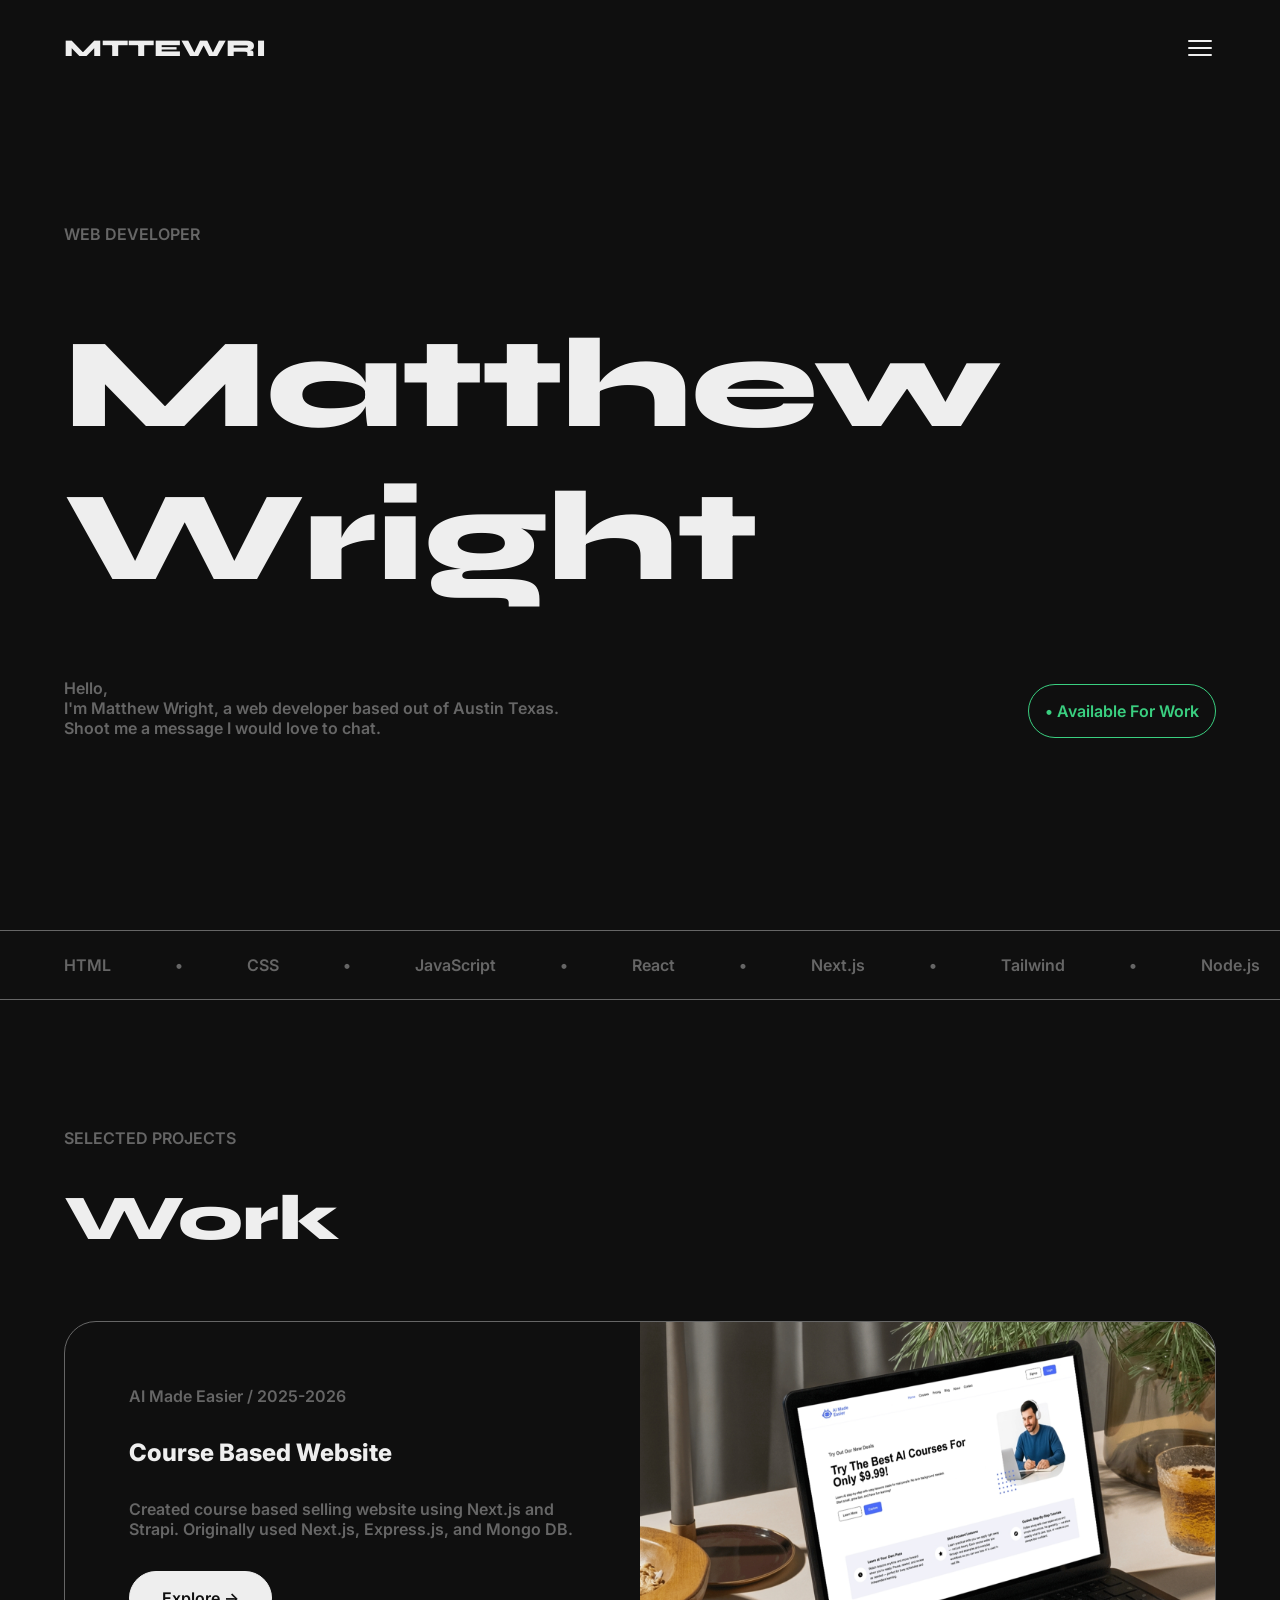
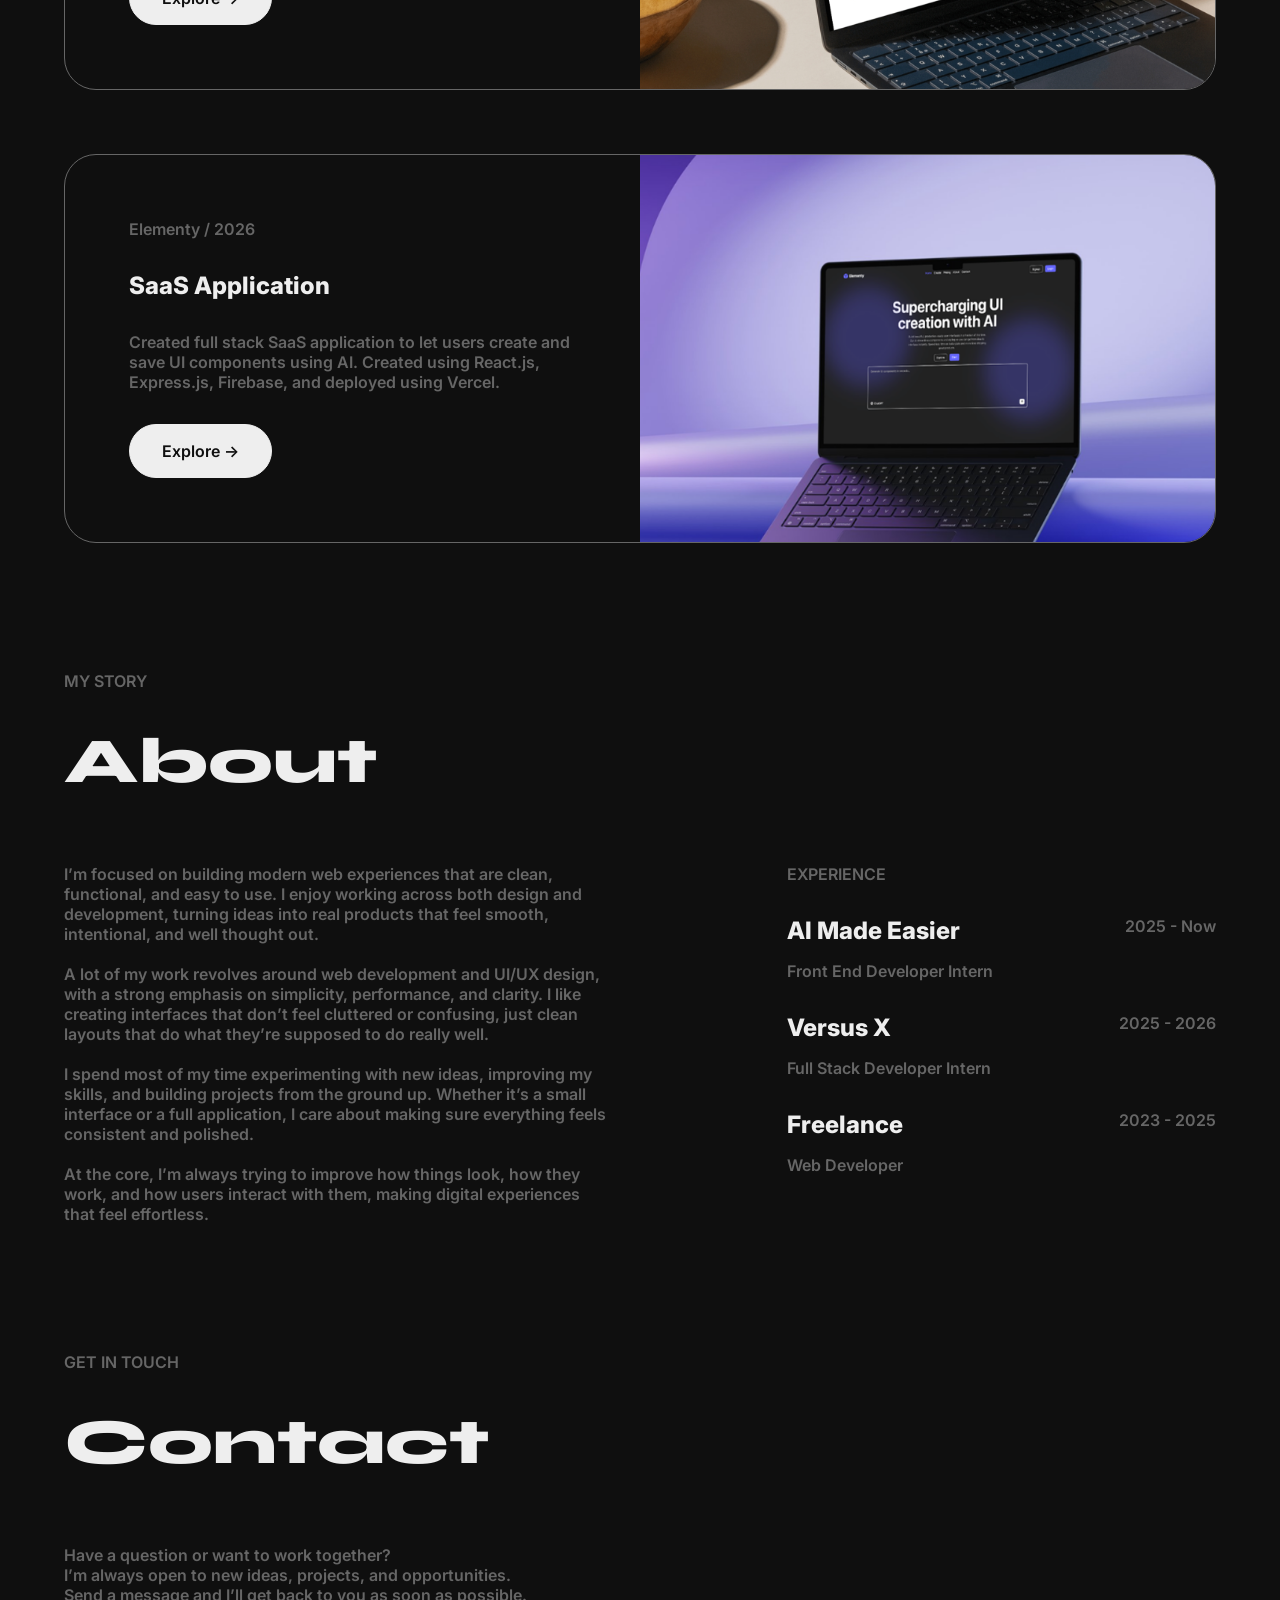
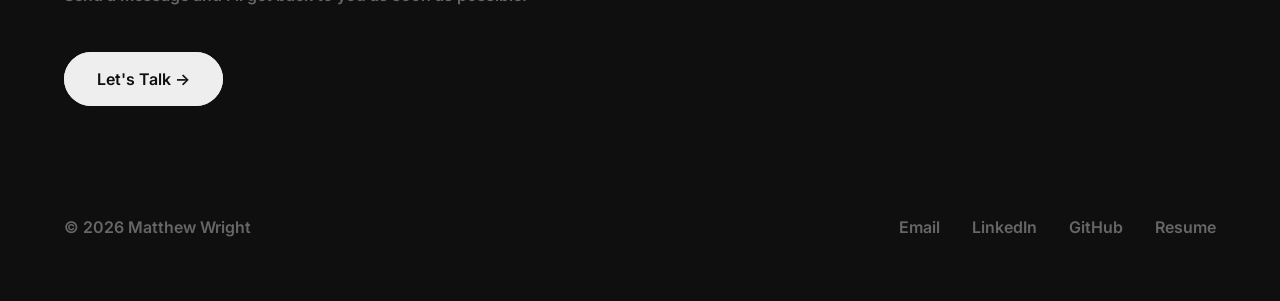
==== commit 8c34dde0: "contact updates" ====
--- a/templates/index.html
+++ b/templates/index.html
@@ -181,7 +181,7 @@
                 <p>GET IN TOUCH</p>
                 <h2>Contact</h2>
             </div>
-            <p class="contact-text hidden">Have a question or want to work together?<br> I’m always open to new ideas, projects, and opportunities.<br>Send a message and I’ll get back to you soon.</p>
+            <p class="contact-text hidden">Have a question or want to work together?<br> I’m always open to new ideas, projects, and opportunities.<br>Send a message and I’ll get back to you as soon as possible.</p>
             <div class="hidden">
                 <a href="mailto:matthewjwright07@gmail.com" target="_blank" class="button-white">Let's Talk -></a>
             </div>
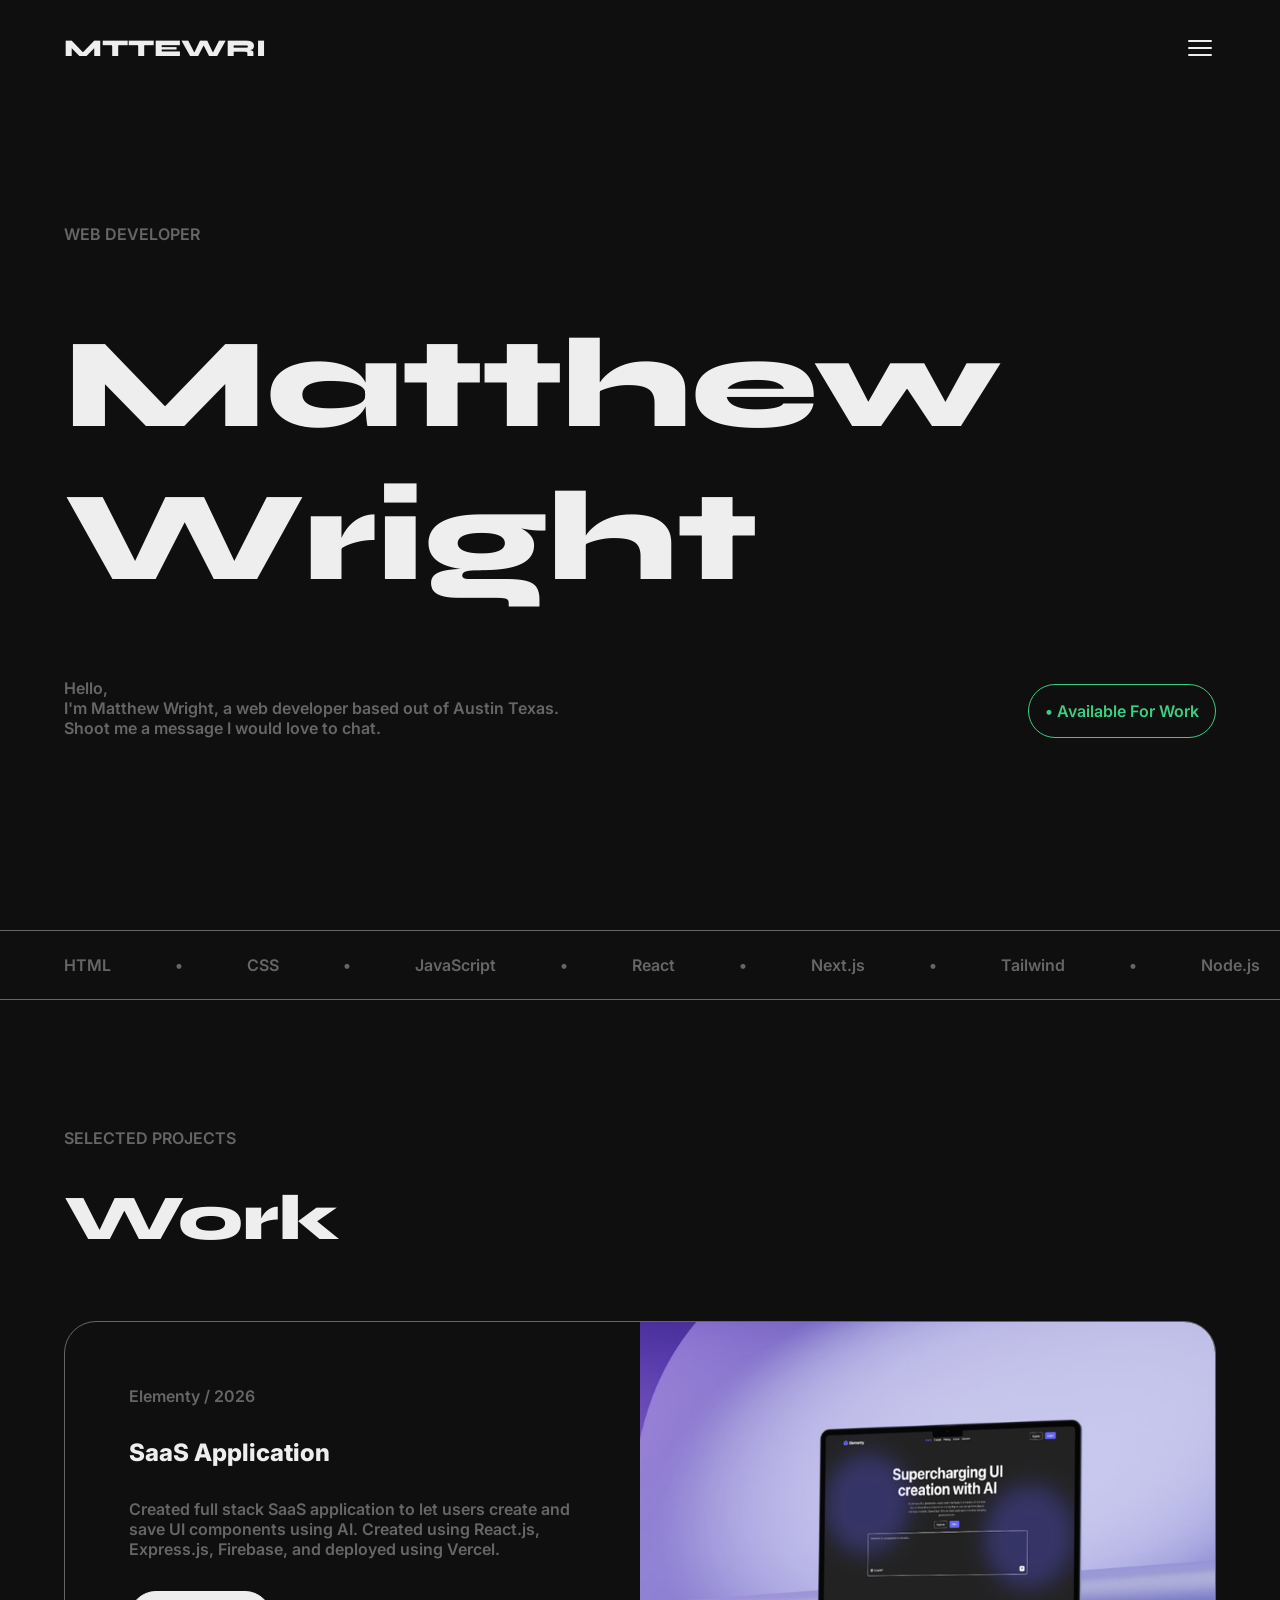
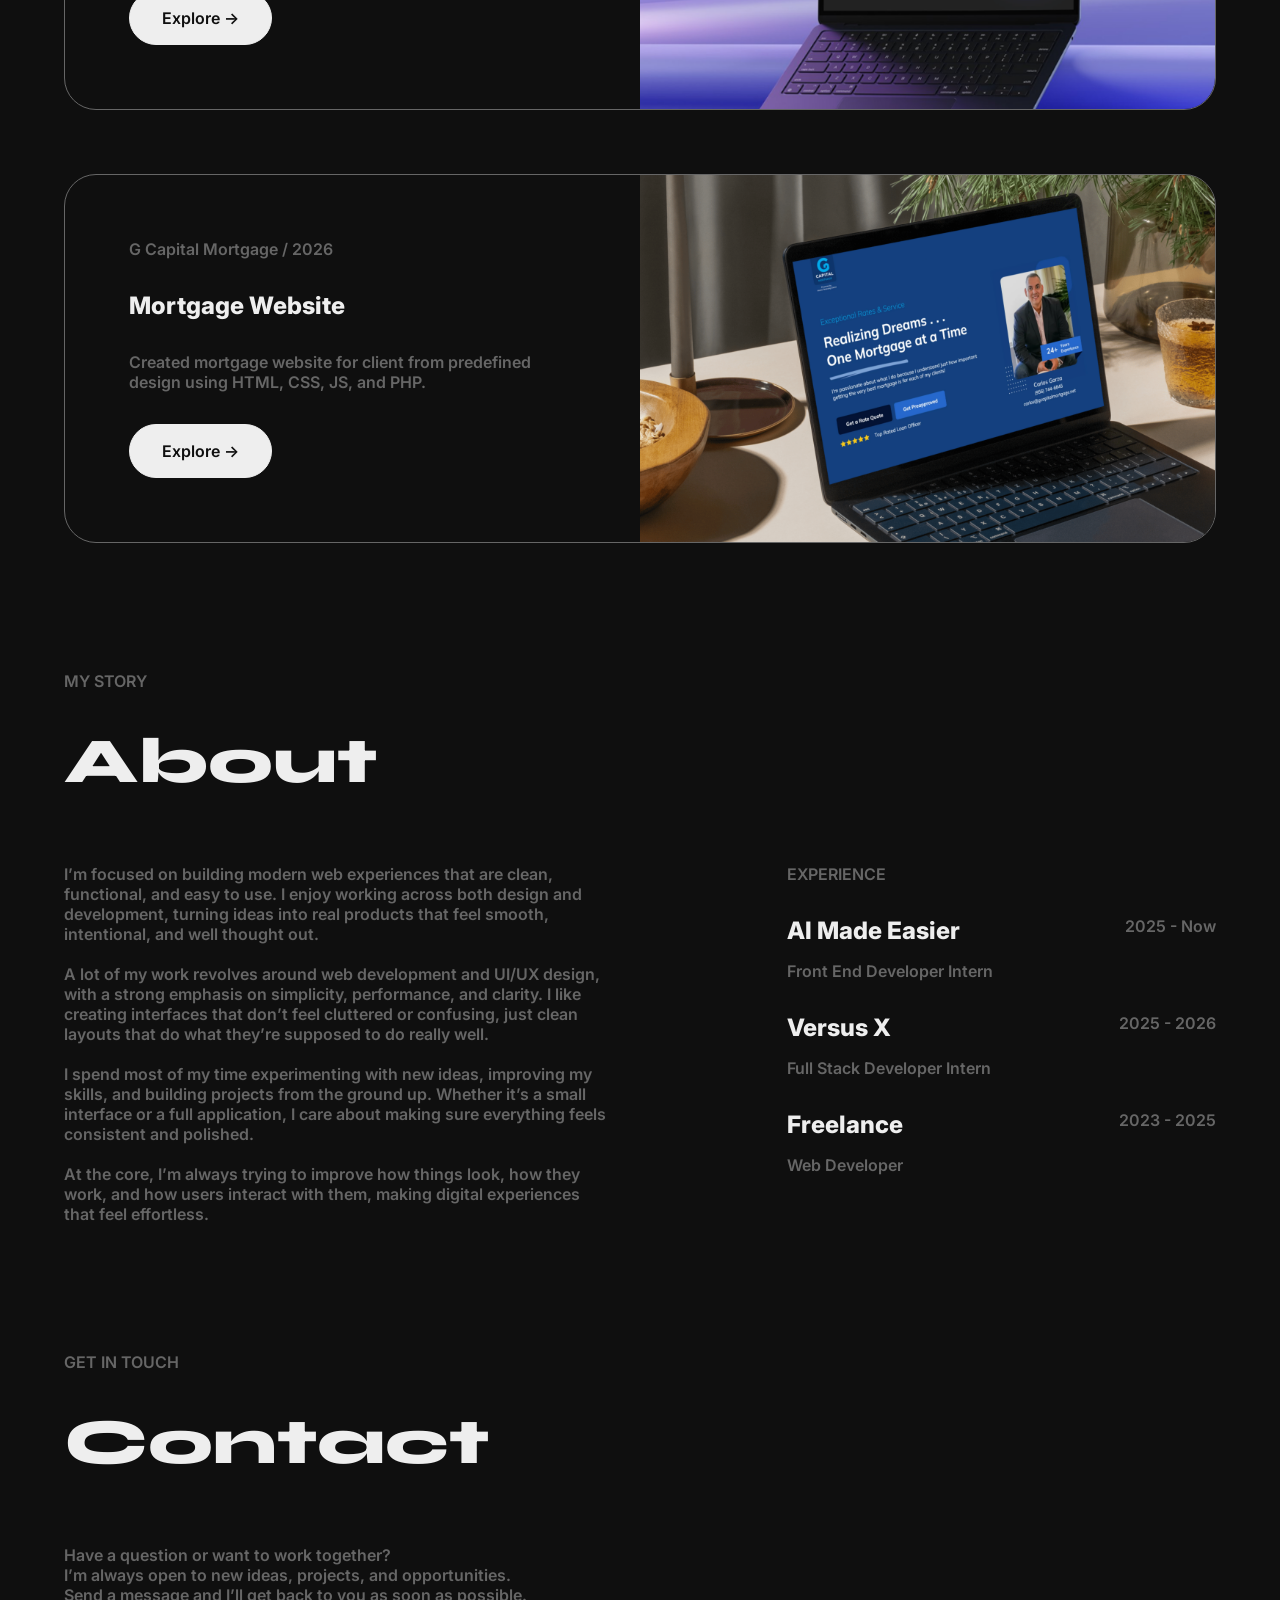
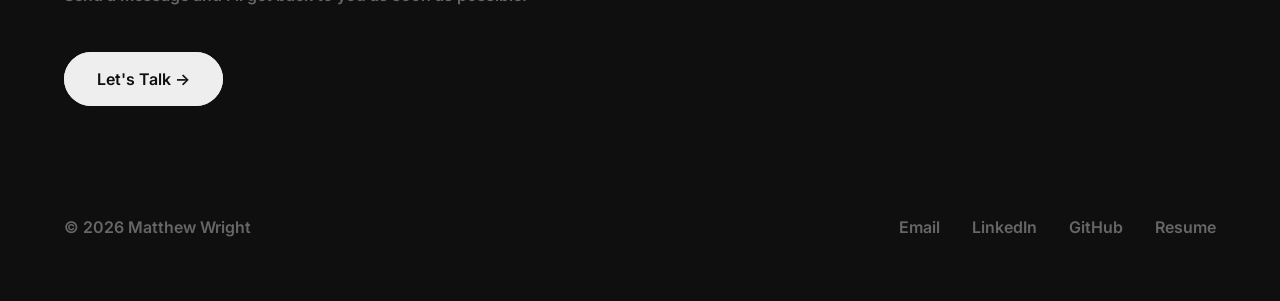
==== commit f78c557c: "projects update" ====
--- a/templates/index.html
+++ b/templates/index.html
@@ -126,21 +126,21 @@
             </div>
             <div class="work-card hidden">
                 <div class="work-card-text">
-                    <p>AI Made Easier / 2025-2026</p>
-                    <h3>Course Based Website</h3>
-                    <p>Created course based selling website using Next.js and Strapi. Originally used Next.js, Express.js, and Mongo DB.</p>
-                    <a href="https://aimadeeasier.com" target="_blank" class="button-white">Explore -></a>
-                </div>
-                <img src="/static/images/aimadeeasier.png" class="work-card-img"/>
-            </div>
-            <div class="work-card hidden">
-                <div class="work-card-text">
                     <p>Elementy / 2026</p>
                     <h3>SaaS Application</h3>
                     <p>Created full stack SaaS application to let users create and save UI components using AI. Created using React.js, Express.js, Firebase, and deployed using Vercel.</p>
                     <a href="https://elementy.io" target="_blank" class="button-white">Explore -></a>
                 </div>
                 <img src="/static/images/elementy.png" class="work-card-img"/>
+            </div>
+            <div class="work-card hidden">
+                <div class="work-card-text">
+                    <p>G Capital Mortgage / 2026</p>
+                    <h3>Mortgage Website</h3>
+                    <p>Created mortgage website for client from predefined design using HTML, CSS, JS, and PHP.</p>
+                    <a href="https://gcapitalmortgage.net" target="_blank" class="button-white">Explore -></a>
+                </div>
+                <img src="/static/images/g-capital-mortgage.png" class="work-card-img"/>
             </div>
         </section>
         <section class="about" id="about">
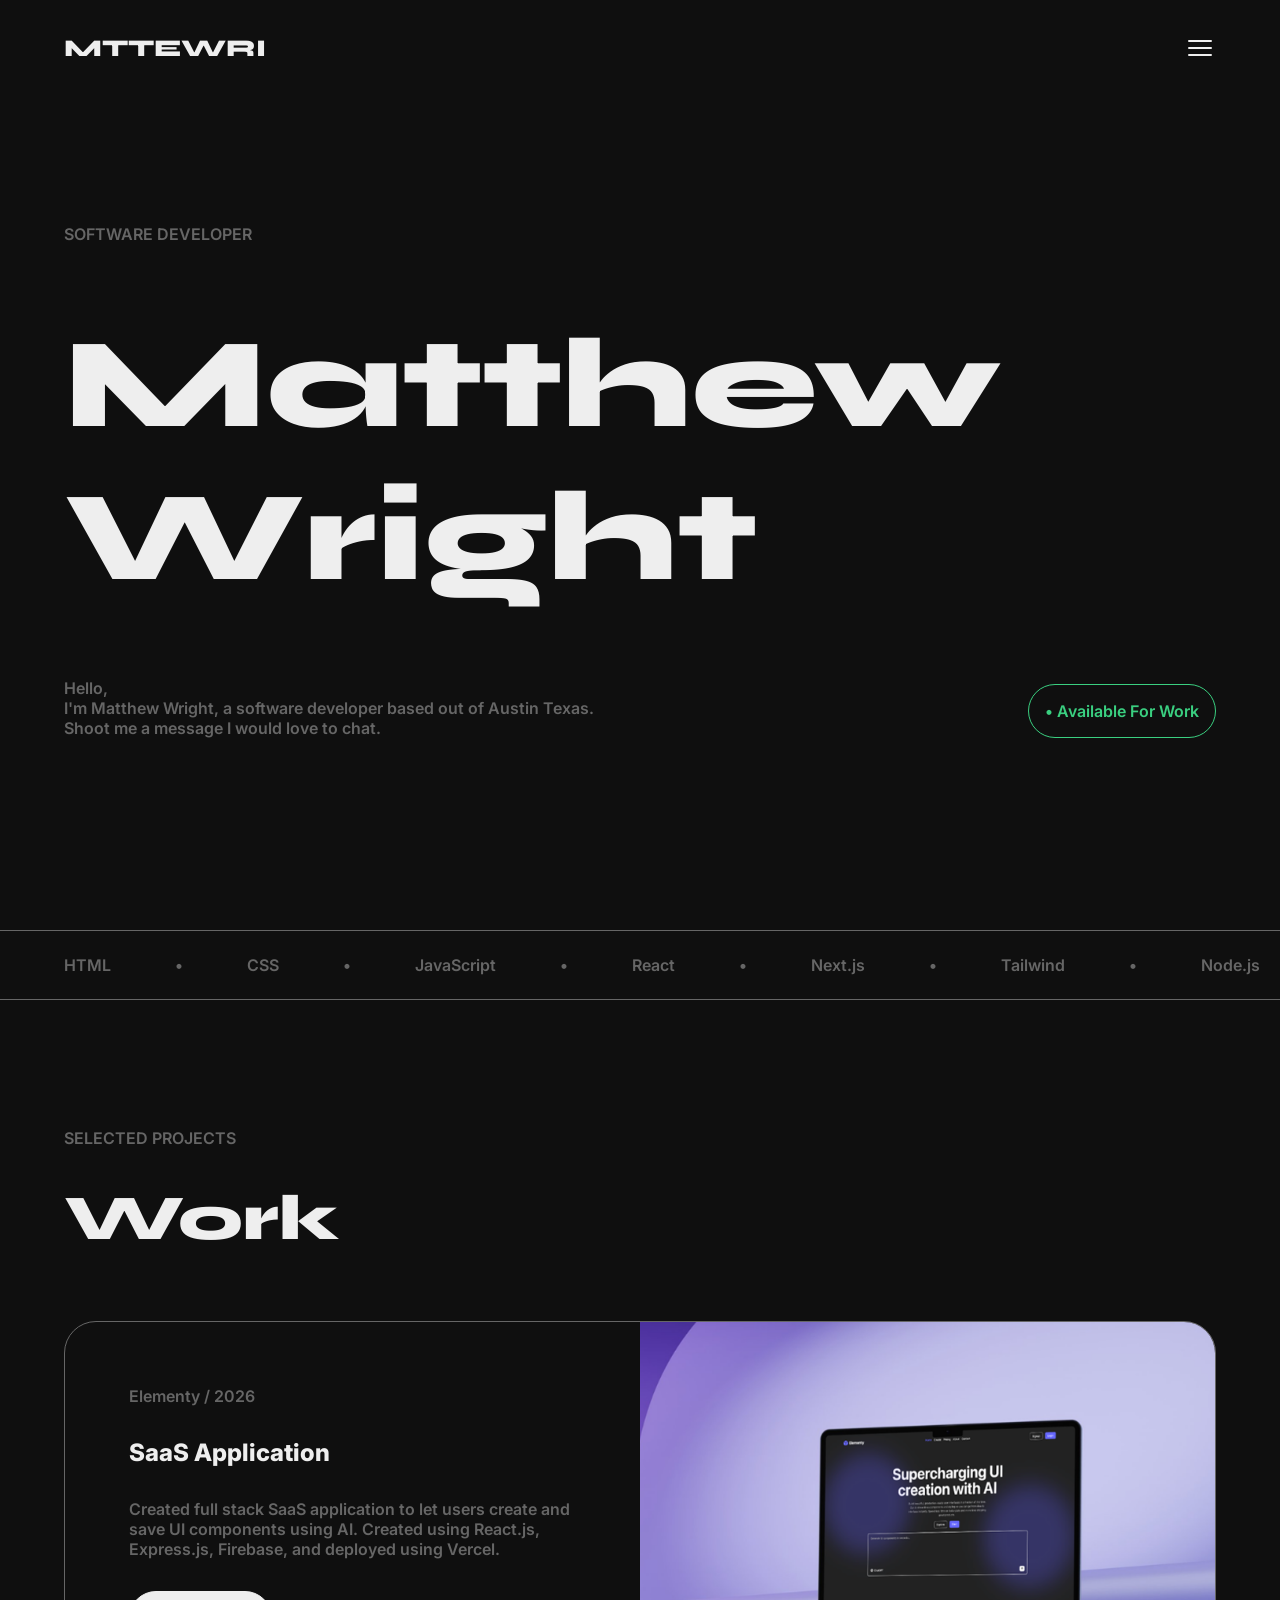
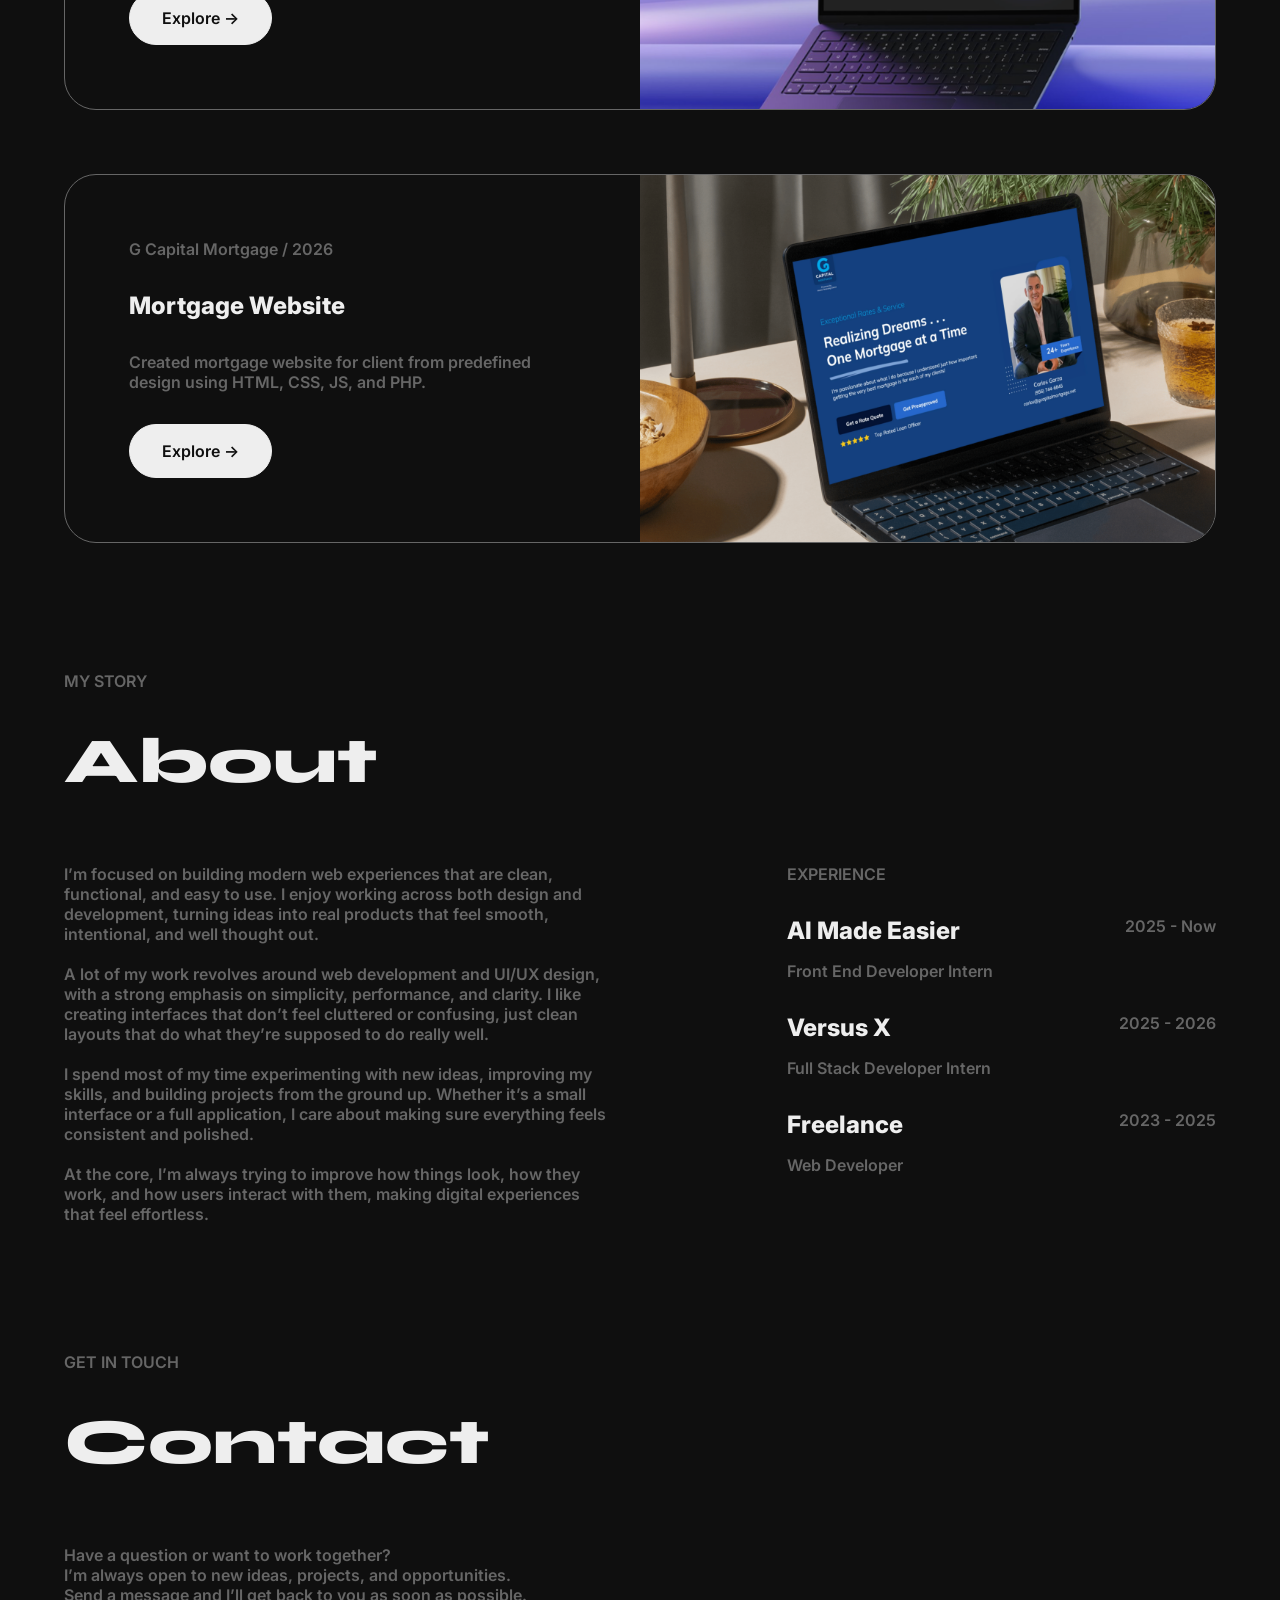
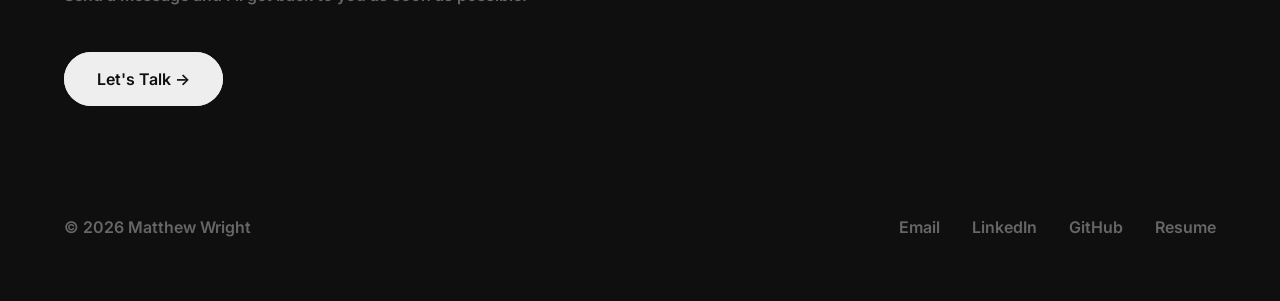
==== commit f448d8ad: "text updates" ====
--- a/templates/index.html
+++ b/templates/index.html
@@ -35,9 +35,9 @@
         </header>
         <section class="hero">
             <div class="hero-text">
-                <p class="hero-p hidden">WEB DEVELOPER</p>
+                <p class="hero-p hidden">SOFTWARE DEVELOPER</p>
                 <h1 class="hero-h1 hidden">Matthew<br>Wright</h1>
-                <p class="hero-p hidden">Hello,<br>I'm Matthew Wright, a web developer based out of Austin Texas.<br>Shoot me a message I would love to chat.</p>
+                <p class="hero-p hidden">Hello,<br>I'm Matthew Wright, a software developer based out of Austin Texas.<br>Shoot me a message I would love to chat.</p>
             </div>
             <p class="hero-work hidden">• Available For Work</p>
         </section>
@@ -187,7 +187,7 @@
             </div>
         </section>
         <footer class="footer">
-            <p class="hidden">&copy; 2026 Matthew Wright</p>
+            <p class="hidden">&copy; <span id="current-year"></span> Matthew Wright</p>
             <div class="footer-links hidden">
                 <a class="footer-link" href="mailto:matthewjwright07@gmail.com" target="_blank">Email</a>
                 <a class="footer-link" href="https://www.linkedin.com/in/matthew-wright-3a9818396/" target="_blank">LinkedIn</a>
